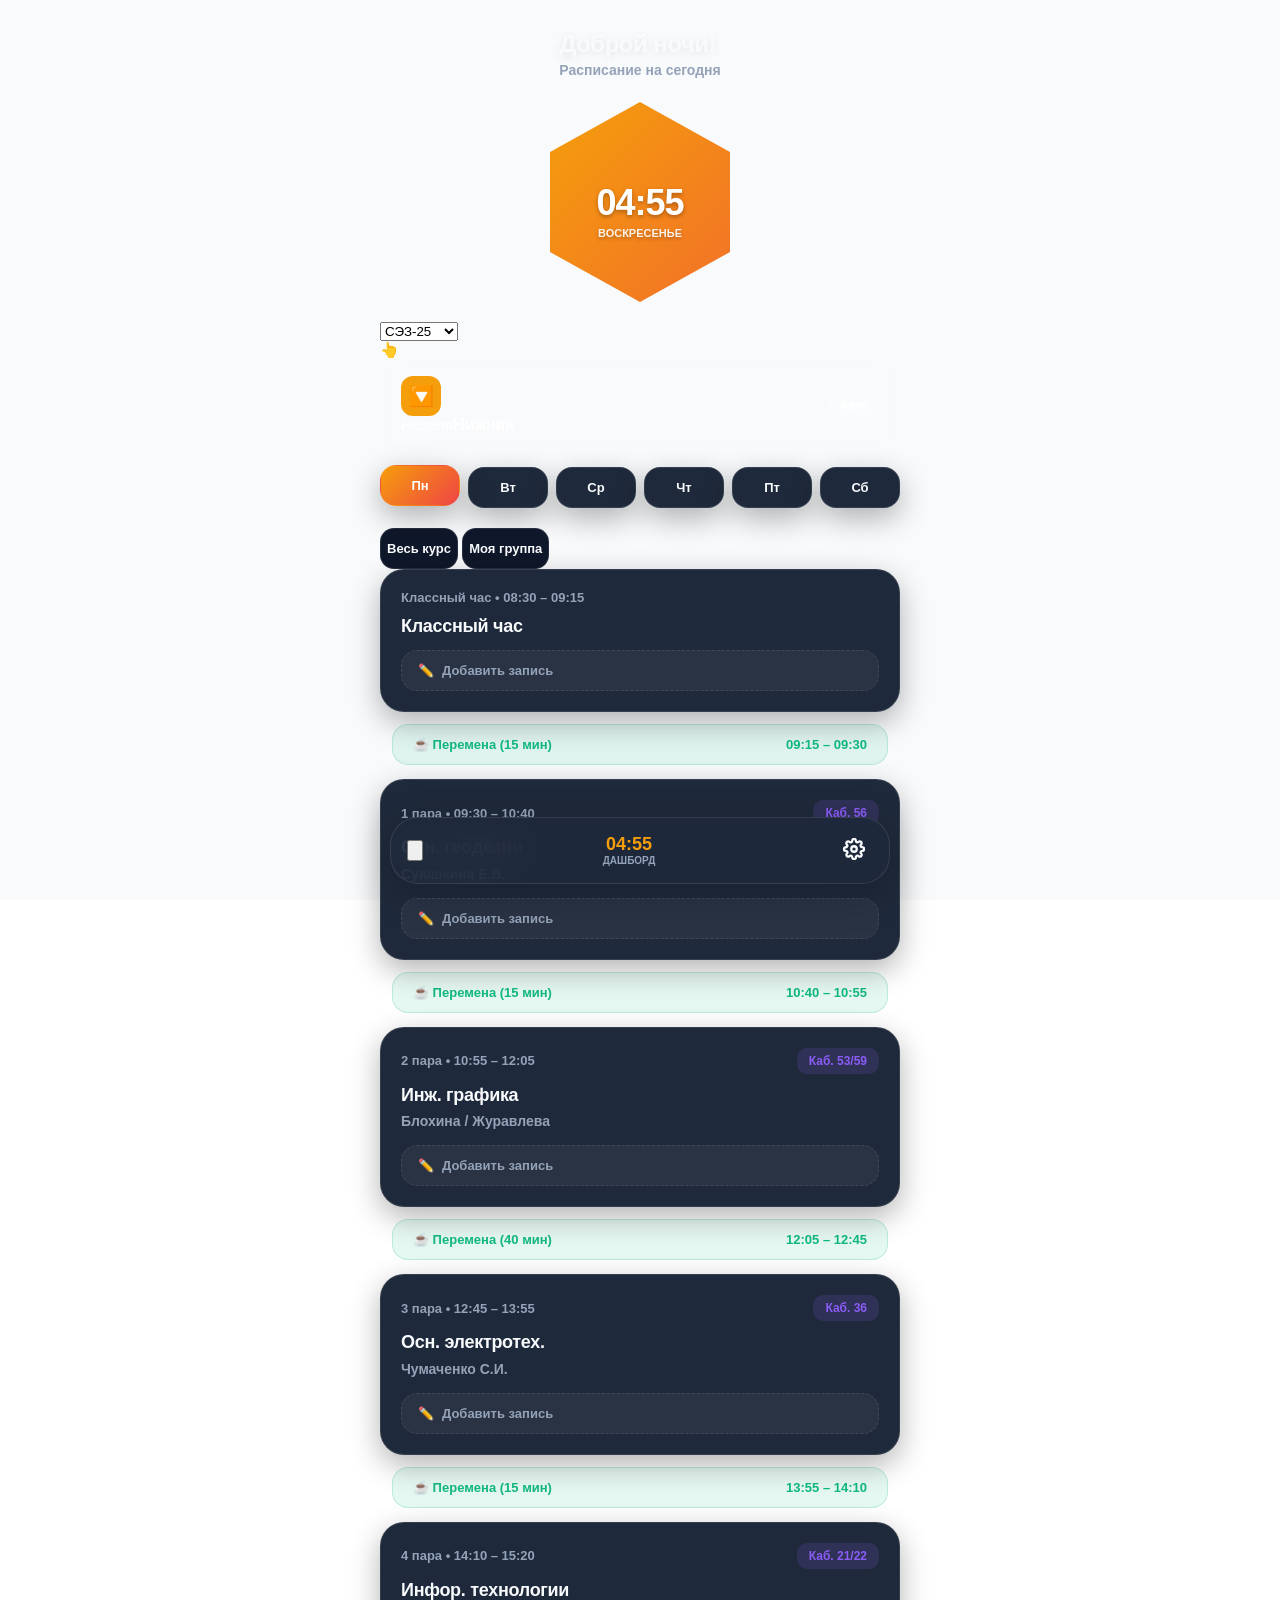
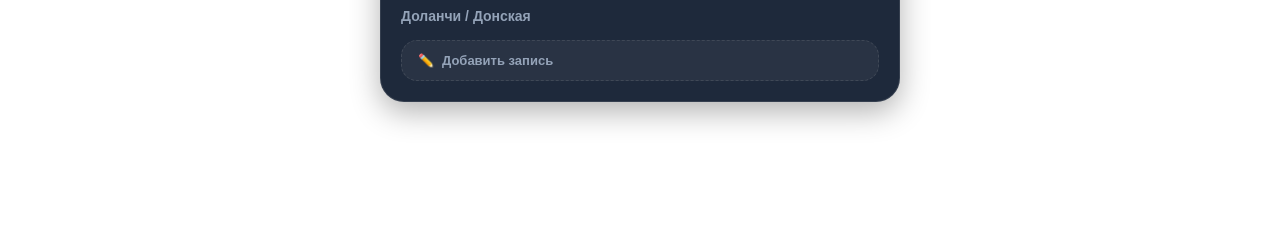
==== index.html @ 4a597fb3 "Update index.html" ====
<!DOCTYPE html>
<html lang="ru">
<head>
<meta charset="UTF-8">
<meta name="viewport" content="width=device-width, initial-scale=1.0, viewport-fit=cover">
<meta name="theme-color" content="#0f172a">
<meta name="apple-mobile-web-app-capable" content="yes">
<meta name="apple-mobile-web-app-status-bar-style" content="black-translucent">
<link rel="manifest" href="manifest.json">
<link rel="icon" type="image/svg+xml" href="icons/icon.svg">
<link rel="apple-touch-icon" href="icons/apple-touch-icon.png">
<link rel="stylesheet" href="css/style.css?v=4">
<title>Расписание КГСТ</title>
</head>
<body>

<div class="splash" id="splash">
  <div class="splash-inner">
    <div class="splash-logo-wrap"><div class="splash-glow"></div><div class="splash-logo">К</div></div>
    <div class="splash-title">КГСТ</div>
    <div class="splash-loader"><span></span><span></span><span></span></div>
  </div>
</div>

<div class="bg-layer" id="bgLayer"></div>

<div class="app" id="app">
  <header class="hero-section">
    <div class="hero-text">
      <div class="greeting" id="greetingText">Добрый день!</div>
      <div class="sub-greeting">Расписание на сегодня</div>
    </div>
    <div class="hex-container" id="hexTimerContainer">
      <div class="hex-bg" id="hexBg"></div>
      <div class="hex-content">
        <div class="hex-time" id="headerTime">--:--</div>
        <div class="hex-status" id="liveStatus">Загрузка...</div>
      </div>
    </div>
  </header>

  <div class="group-bar">
    <select id="groupSelect" aria-label="Выбор группы"></select>
    <div class="group-hint" id="groupHint">👆 Выбери свою группу</div>
  </div>

  <div class="week-banner" id="weekBanner" title="Нажми, чтобы переключить неделю вручную">
    <div class="week-info">
      <div class="week-icon" id="weekIcon">🔼</div>
      <div class="week-text-wrap"><span class="week-sub">Неделя</span><span class="week-main" id="weekLabel">Верхняя</span></div>
    </div>
    <span class="week-badge-pill" id="weekModePill">Авто</span>
  </div>

  <div class="days" id="daysBar"></div>

  <div class="view-toggle" id="viewToggle">
    <button class="seg-btn" data-view="course">Весь курс</button>
    <button class="seg-btn" data-view="group">Моя группа</button>
  </div>

  <div id="scheduleList"></div>
</div>

<div class="bottom-nav">
  <div class="nav-left">
    <button id="openDashboardBtn2" class="icon-btn" title="Дашборд">
      <svg viewBox="0 0 24 24" fill="none" stroke="currentColor" stroke-width="2.5" stroke-linecap="round" stroke-linejoin="round"><rect x="3" y="3" width="7" height="7"></rect><rect x="14" y="3" width="7" height="7"></rect><rect x="14" y="14" width="7" height="7"></rect><rect x="3" y="14" width="7" height="7"></rect></svg>
    </button>
  </div>
  <div class="nav-center" id="openDashboardBtn">
    <div class="nav-time" id="dashTimeBtn">---</div>
    <div class="nav-status">Дашборд</div>
  </div>
  <div class="nav-right">
    <button id="openSettingsBtn" class="icon-btn" title="Настройки">
      <svg viewBox="0 0 24 24" fill="none" stroke="currentColor" stroke-width="2.5" stroke-linecap="round" stroke-linejoin="round"><circle cx="12" cy="12" r="3"></circle><path d="M19.4 15a1.65 1.65 0 0 0 .33 1.82l.06.06a2 2 0 0 1 0 2.83 2 2 0 0 1-2.83 0l-.06-.06a1.65 1.65 0 0 0-1.82-.33 1.65 1.65 0 0 0-1 1.51V21a2 2 0 0 1-2 2 2 2 0 0 1-2-2v-.09A1.65 1.65 0 0 0 9 19.4a1.65 1.65 0 0 0-1.82.33l-.06.06a2 2 0 0 1-2.83 0 2 2 0 0 1 0-2.83l.06-.06a1.65 1.65 0 0 0 .33-1.82 1.65 1.65 0 0 0-1.51-1H3a2 2 0 0 1-2-2 2 2 0 0 1 2-2h.09A1.65 1.65 0 0 0 4.6 9a1.65 1.65 0 0 0-.33-1.82l-.06-.06a2 2 0 0 1 0-2.83 2 2 0 0 1 2.83 0l.06.06a1.65 1.65 0 0 0 1.82.33H9a1.65 1.65 0 0 0 1-1.51V3a2 2 0 0 1 2-2 2 2 0 0 1 2 2v.09a1.65 1.65 0 0 0 1 1.51 1.65 1.65 0 0 0 1.82-.33l.06-.06a2 2 0 0 1 2.83 0 2 2 0 0 1 0 2.83l-.06.06a1.65 1.65 0 0 0-.33 1.82V9a1.65 1.65 0 0 0 1.51 1H21a2 2 0 0 1 2 2 2 2 0 0 1-2 2h-.09a1.65 1.65 0 0 0-1.51 1z"></path></svg>
    </button>
  </div>
</div>

<dialog id="noteModal">
  <div class="modal-header"><div><div class="modal-title" id="modalTitle">Заметка</div><div class="modal-sub" id="modalSub"></div></div></div>
  <textarea id="noteInput" placeholder="Текст заметки..."></textarea>
  <div class="modal-actions">
    <button id="deleteNote" class="btn btn-danger">Удалить</button>
    <div style="display:flex; gap:8px; margin-left:auto;">
      <button id="closeModal" class="btn">Отмена</button>
      <button id="saveNote" class="btn btn-primary">Сохранить</button>
    </div>
  </div>
</dialog>

<dialog id="dashboardModal">
  <div class="modal-header"><div class="modal-title">📊 Дашборд</div><button id="closeDashboardBtn" class="btn" style="padding:6px 10px;">✕</button></div>
  <div class="dash-tabs">
    <button class="dash-tab active" data-tab="tab-hw">Записи</button>
    <button class="dash-tab" data-tab="tab-grades">Оценки</button>
  </div>
  <div id="tab-hw" class="dash-content active"><div id="hwList"></div></div>
  <div id="tab-grades" class="dash-content">
    <div class="dash-card" style="text-align:center;"><div style="font-size:12px;color:var(--muted);">Средний балл</div><div id="gpaValue" style="font-size:32px;font-weight:900;color:var(--accent,#8b5cf6);">0.00</div></div>
    <div class="add-grade-form">
      <input type="text" id="gradeSubject" class="text-input" placeholder="Предмет">
      <div style="display:flex; gap:6px;">
        <input type="number" id="gradeValue" class="text-input" placeholder="Оценка" min="2" max="5" style="width:80px;">
        <input type="text" id="gradeNote" class="text-input" placeholder="За что?">
        <button id="addGradeBtn" class="btn btn-primary">+</button>
      </div>
    </div>
    <div id="gradesList"></div>
  </div>
</dialog>

<dialog id="settingsModal">
  <div class="modal-header"><div class="modal-title">⚙️ Настройки</div><button id="closeSettingsBtn" class="btn">✕</button></div>

  <div class="setting-section">
    <span class="setting-label">📲 Приложение</span>
    <button id="installBtn" class="btn btn-primary install-btn">Установить на телефон</button>
    <div class="install-hint" id="installHint"></div>
  </div>

  <div class="setting-section">
    <span class="setting-label">Фон</span>
    <div class="bg-grid" id="bgGrid"></div>
    <div class="bg-actions">
      <label class="btn file-btn">🖼 Своя картинка<input type="file" id="bgFile" accept="image/*" hidden></label>
      <button id="resetBgBtn" class="btn">↺ Сброс</button>
    </div>
    <div class="picker-title">Свой цвет (как в Paint)</div>
    <div class="color-picker">
      <div class="sv-pad" id="svPad"><div class="sv-cursor" id="svCursor"></div></div>
      <div class="hue-slider" id="hueSlider"><div class="hue-thumb" id="hueThumb"></div></div>
      <div class="color-row">
        <div class="color-preview" id="colorPreview"></div>
        <input type="text" id="hexInput" class="text-input hex-input" maxlength="7" spellcheck="false">
        <button id="applyColorBtn" class="btn btn-primary">ОК</button>
      </div>
    </div>
  </div>

  <div class="setting-section">
    <span class="setting-label">Темы блоков</span>
    <div class="theme-grid" id="themeGrid"></div>
    <div class="setting-note">Цвет текста подберётся автоматически: тёмный блок → белый текст, светлый → чёрный.</div>
  </div>

  <div class="setting-section"><span class="setting-label">Прозрачность</span>
    <div class="segmented-control four" id="opacityControl">
      <button class="seg-btn" data-opacity="1">Плотные</button><button class="seg-btn" data-opacity="0.7">Средние</button><button class="seg-btn" data-opacity="0.4">Прозрачные</button><button class="seg-btn" data-opacity="0.2">Стекло</button>
    </div>
  </div>

  <div class="setting-section"><span class="setting-label">Размер текста</span>
    <div class="segmented-control" id="fontSizeControl">
      <button class="seg-btn" data-scale="0.9">Мелкий</button><button class="seg-btn" data-scale="1">Обычный</button><button class="seg-btn" data-scale="1.15">Крупный</button>
    </div>
  </div>
</dialog>

<script>
  setTimeout(function() {
    var splash = document.getElementById('splash');
    var app = document.getElementById('app');
    if (splash) splash.style.display = 'none';
    if (app) app.classList.add('loaded');
  }, 1500);
</script>
<script src="js/data.js?v=4"></script>
<script src="js/app.js?v=4"></script>
</body>
</html>
---- css/style.css ----
:root {
  /* Базовые цвета */
  --bg: #0f172a;
  --card: #1e293b;
  --text: #f8fafc;
  --muted: #94a3b8;
  --border: rgba(255, 255, 255, 0.1);
  
  /* Цвета статусов (будут меняться в JS) */
  --status-color-1: #8b5cf6; 
  --status-color-2: #d946ef; 
  
  --shadow: 0 10px 30px rgba(0, 0, 0, 0.3);
  --scale: 1;
  --bg-layer-bg: #0f172a;
  --bg-layer-image: none;
  --nav-bg: rgba(30, 41, 59, 0.85);
}

/* Светлая тема */
[data-theme="light"] {
  --bg: #f8fafc;
  --card: #ffffff;
  --text: #0f172a;
  --muted: #64748b;
  --border: rgba(0, 0, 0, 0.05);
  --shadow: 0 10px 30px rgba(0, 0, 0, 0.08);
  --bg-layer-bg: #f8fafc;
  --nav-bg: rgba(255, 255, 255, 0.9);
}

@media (prefers-color-scheme: light) {
  [data-theme="system"] {
    --bg: #f8fafc; --card: #ffffff; --text: #0f172a; --muted: #64748b;
    --border: rgba(0, 0, 0, 0.05); --shadow: 0 10px 30px rgba(0, 0, 0, 0.08);
    --bg-layer-bg: #f8fafc; --nav-bg: rgba(255, 255, 255, 0.9);
  }
}

/* БАЗА */
* { box-sizing: border-box; font-family: -apple-system, BlinkMacSystemFont, "Segoe UI", Roboto, sans-serif; -webkit-tap-highlight-color: transparent; }
body { background: transparent; color: var(--text); margin: 0; padding: 0 16px; display: flex; justify-content: center; font-size: calc(15px * var(--scale)); overflow-x: hidden; }
.bg-layer { position: fixed; inset: 0; z-index: -1; background-color: var(--bg-layer-bg); background-image: var(--bg-layer-image); background-size: cover; background-position: center; transition: background 0.5s ease; }
.bg-layer::after { content: ""; position: absolute; inset: 0; background: rgba(0,0,0,0.5); pointer-events: none; display: none; }
[data-theme="dark"] .bg-layer::after { display: block; }

/* ЗАСТАВКА */
.splash { position: fixed; inset: 0; z-index: 9999; display: flex; align-items: center; justify-content: center; background: #0f172a; transition: 0.6s ease; }
.splash.hidden { opacity: 0; transform: scale(1.1); visibility: hidden; }
.splash-inner { display: flex; flex-direction: column; align-items: center; }
.splash-logo-wrap { position: relative; width: 100px; height: 100px; margin-bottom: 20px; }
.splash-glow { position: absolute; inset: -20px; background: radial-gradient(circle, var(--status-color-1), transparent 70%); animation: pulse 2s infinite alternate; }
.splash-logo { position: relative; width: 100px; height: 100px; border-radius: 30px; background: linear-gradient(135deg, var(--status-color-1), var(--status-color-2)); display: flex; align-items: center; justify-content: center; font-size: 50px; font-weight: 900; color: #fff; }
.splash-title { font-size: 28px; font-weight: 900; color: #fff; }
@keyframes pulse { from { transform: scale(1); opacity: 0.5; } to { transform: scale(1.3); opacity: 1; } }

/* ПРИЛОЖЕНИЕ */
.app { width: 100%; max-width: 520px; opacity: 0; transform: translateY(20px); transition: 0.6s ease; padding-bottom: 100px; }
.app.loaded { opacity: 1; transform: none; }

/* ГЛАВНЫЙ ЭКРАН (Шапка с приветствием) */
.hero-section { display: flex; flex-direction: column; align-items: center; margin: 30px 0 20px; position: relative; }
.greeting { font-size: 24px; font-weight: 900; color: var(--text); letter-spacing: -0.5px; margin-bottom: 4px; text-shadow: 0 2px 10px rgba(0,0,0,0.1); }
.sub-greeting { font-size: 14px; color: var(--muted); font-weight: 600; margin-bottom: 24px; }

/* ШЕСТИУГОЛЬНИК */
.hex-container {
  position: relative;
  width: 180px;
  height: 200px;
  display: flex;
  align-items: center;
  justify-content: center;
  /* Форма шестиугольника */
  clip-path: polygon(50% 0%, 100% 25%, 100% 75%, 50% 100%, 0% 75%, 0% 25%);
  transition: all 0.5s ease;
  box-shadow: 0 20px 40px rgba(0,0,0,0.3);
}

/* Анимированный фон шестиугольника */
.hex-bg {
  position: absolute;
  inset: 0;
  background: linear-gradient(135deg, var(--status-color-1), var(--status-color-2));
  background-size: 200% 200%;
  animation: gradientMove 3s ease infinite;
  z-index: 1;
}

@keyframes gradientMove {
  0% { background-position: 0% 50%; }
  50% { background-position: 100% 50%; }
  100% { background-position: 0% 50%; }
}

.hex-content {
  position: relative;
  z-index: 2;
  display: flex;
  flex-direction: column;
  align-items: center;
  color: #fff;
  text-shadow: 0 2px 4px rgba(0,0,0,0.3);
  transform: translateY(10px); /* Чуть опускаем текст для визуального центра */
}

.hex-time { font-size: 36px; font-weight: 900; letter-spacing: -1px; line-height: 1; }
.hex-status { font-size: 11px; font-weight: 800; text-transform: uppercase; margin-top: 6px; opacity: 0.9; text-align: center; max-width: 120px; }

/* БАННЕР НЕДЕЛИ */
.week-banner { display: flex; justify-content: space-between; align-items: center; padding: 16px 20px; border-radius: 20px; margin-bottom: 16px; color: #fff; background: rgba(255,255,255,0.1); backdrop-filter: blur(10px); border: 1px solid rgba(255,255,255,0.1); }
[data-theme="light"] .week-banner { background: rgba(0,0,0,0.05); border-color: rgba(0,0,0,0.05); color: var(--text); }
.week-icon { font-size: 20px; background: var(--status-color-1); width: 40px; height: 40px; border-radius: 12px; display: flex; align-items: center; justify-content: center; }
.week-main { font-size: 16px; font-weight: 800; }
.week-badge-pill { background: rgba(255, 255, 255, 0.2); padding: 6px 12px; border-radius: 99px; font-size: 11px; font-weight: 800; }
[data-theme="light"] .week-badge-pill { background: rgba(0,0,0,0.1); }

/* ДНИ НЕДЕЛИ */
.days { display: grid; grid-template-columns: repeat(6, 1fr); gap: 8px; margin-bottom: 20px; }
.day-btn { background: var(--card); color: var(--text); border: 1px solid var(--border); border-radius: 16px; padding: 12px 4px; font-weight: 800; font-size: 13px; cursor: pointer; transition: 0.2s; box-shadow: var(--shadow); }
.day-btn.active { background: linear-gradient(135deg, var(--status-color-1), var(--status-color-2)); color: #fff; border-color: transparent; transform: translateY(-2px); }

/* КАРТОЧКИ ПАР */
@keyframes slideUp { from { opacity: 0; transform: translateY(20px); } to { opacity: 1; transform: translateY(0); } }
.card { background: var(--card); border: 1px solid var(--border); border-radius: 24px; padding: 20px; margin-bottom: 12px; box-shadow: var(--shadow); cursor: pointer; position: relative; animation: slideUp 0.4s backwards; animation-delay: var(--delay, 0s); transition: 0.2s; }
.card:active { transform: scale(0.97); }
.card.current { border-color: var(--status-color-1); box-shadow: 0 0 0 2px var(--status-color-1), var(--shadow); transform: translateY(-2px); }

/* ЛЕНТОЧКА СЛЕВА ДЛЯ ТЕКУЩЕЙ ПАРЫ */
.card.current::before { content: ''; position: absolute; top: 0; left: 0; width: 6px; height: 100%; background: linear-gradient(to bottom, var(--status-color-1), var(--status-color-2)); border-radius: 24px 0 0 24px; }

.card-top { display: flex; justify-content: space-between; align-items: center; font-size: 13px; font-weight: 700; color: var(--muted); margin-bottom: 10px; }
.room-badge { background: rgba(139, 92, 246, 0.15); color: #8b5cf6; padding: 6px 12px; border-radius: 10px; font-weight: 800; font-size: 12px; }
[data-theme="light"] .room-badge { background: rgba(139, 92, 246, 0.1); }

.subject { font-weight: 900; font-size: 18px; line-height: 1.3; margin-bottom: 6px; letter-spacing: -0.3px; }
.teacher { font-size: 14px; color: var(--muted); margin-bottom: 16px; font-weight: 600; }

.note-box { display: flex; align-items: center; gap: 8px; padding: 12px 16px; border-radius: 16px; font-size: 13px; background: rgba(150, 150, 150, 0.1); color: var(--muted); border: 1px dashed var(--border); font-weight: 600; }
.note-box.has-note { background: rgba(139, 92, 246, 0.15); color: #8b5cf6; border: 1px solid #8b5cf6; }

.break-card { display: flex; align-items: center; justify-content: space-between; background: rgba(16, 185, 129, 0.1); border: 1px solid rgba(16, 185, 129, 0.2); border-radius: 16px; padding: 12px 20px; margin: 8px 12px 14px; font-size: 13px; color: #10b981; font-weight: 700; animation: slideUp 0.4s backwards; animation-delay: var(--delay, 0s); }

/* НИЖНЯЯ НАВИГАЦИЯ (Яркая) */
.bottom-nav { position: fixed; bottom: 16px; left: 50%; transform: translateX(-50%); width: calc(100% - 32px); max-width: 500px; background: var(--nav-bg); backdrop-filter: blur(24px); border: 1px solid var(--border); border-radius: 28px; display: flex; justify-content: space-between; align-items: center; padding: 12px 16px; box-shadow: 0 10px 40px rgba(0, 0, 0, 0.2); z-index: 1000; }
.nav-left select { background: var(--card); color: var(--text); border: 1px solid var(--border); padding: 10px 14px; border-radius: 14px; font-size: 14px; font-weight: 900; outline: none; -webkit-appearance: none; }
.nav-center { display: flex; flex-direction: column; align-items: center; flex: 1; cursor: pointer; }
.nav-time { font-size: 18px; font-weight: 900; color: var(--status-color-1); line-height: 1; }
.nav-status { font-size: 10px; font-weight: 800; color: var(--muted); text-transform: uppercase; margin-top: 2px; }
.nav-right { display: flex; gap: 4px; }
.nav-right .icon-btn { padding: 8px; background: transparent; border: none; color: var(--text); }
.nav-right svg { width: 22px; height: 22px; }

/* МОДАЛКИ */
dialog { background: var(--card); color: var(--text); border: 1px solid var(--border); border-radius: 28px; padding: 24px; width: 90%; max-width: 420px; max-height: 85vh; box-shadow: var(--shadow); opacity: 0; transform: translateY(20px) scale(0.95); transition: 0.3s; }
dialog.is-open { opacity: 1; transform: none; }
dialog::backdrop { background: rgba(0, 0, 0, 0.6); backdrop-filter: blur(5px); }
.modal-header { display: flex; justify-content: space-between; align-items: center; margin-bottom: 20px; }
.modal-title { font-size: 20px; font-weight: 900; }
textarea, .text-input { width: 100%; padding: 14px; border-radius: 16px; border: 1px solid var(--border); background: var(--bg); color: var(--text); font-size: 14px; outline: none; }
textarea { height: 100px; margin: 10px 0; resize: none; }
.btn { padding: 12px 18px; border-radius: 14px; font-weight: 900; font-size: 14px; cursor: pointer; border: none; background: var(--bg); color: var(--text); }
.btn-primary { background: linear-gradient(135deg, var(--status-color-1), var(--status-color-2)); color: #fff; }
.btn-danger { background: #ef4444; color: #fff; }
.dash-tabs { display: flex; gap: 6px; margin-bottom: 20px; background: var(--bg); padding: 6px; border-radius: 16px; }
.dash-tab { flex: 1; padding: 10px; border: none; background: transparent; color: var(--muted); font-weight: 800; font-size: 14px; cursor: pointer; border-radius: 12px; }
.dash-tab.active { background: var(--card); color: var(--status-color-1); box-shadow: var(--shadow); }
.dash-content { display: none; }
.dash-content.active { display: block; }
.hw-item { background: var(--bg); border: 1px solid var(--border); padding: 16px; border-radius: 16px; font-size: 14px; margin-bottom: 10px; font-weight: 500; }
.hw-item-title { font-weight: 900; color: var(--status-color-1); margin-bottom: 6px; }
.add-grade-form { display: flex; flex-direction: column; gap: 10px; background: var(--bg); padding: 16px; border-radius: 16px; }
.grade-item { display: flex; justify-content: space-between; align-items: center; background: var(--bg); padding: 14px; border-radius: 16px; margin-bottom: 10px; }
.grade-val { font-size: 18px; font-weight: 900; width: 36px; height: 36px; display: flex; align-items: center; justify-content: center; border-radius: 10px; color: #fff; }
.grade-val.g5 { background: #10b981; } .grade-val.g4 { background: #3b82f6; } .grade-val.g3 { background: #f59e0b; } .grade-val.g2 { background: #ef4444; }
.grade-info { flex: 1; margin-left: 14px; }
.grade-subj { font-weight: 900; font-size: 14px; }
.grade-note { font-size: 12px; color: var(--muted); }
.setting-section { padding: 16px 0; border-bottom: 1px solid var(--border); }
.setting-section:last-of-type { border-bottom: none; }
.setting-label { font-weight: 900; font-size: 15px; margin-bottom: 12px; display: block; }
.segmented-control { display: grid; grid-template-columns: repeat(3, 1fr); gap: 8px; }
.segmented-control.four { grid-template-columns: repeat(4, 1fr); }
.seg-btn { padding: 12px 6px; border-radius: 14px; border: 1px solid var(--border); background: var(--bg); color: var(--text); font-size: 13px; font-weight: 800; cursor: pointer; }
.seg-btn.active { background: var(--status-color-1); color: #fff; border-color: transparent; }
.bg-grid { display: grid; grid-template-columns: repeat(auto-fill, minmax(90px, 1fr)); gap: 10px; }
.bg-option { height: 64px; border-radius: 14px; border: 2px solid transparent; cursor: pointer; display: flex; align-items: flex-end; padding: 8px; font-size: 12px; font-weight: 800; color: #fff; background-size: cover; background-position: center; }
.bg-option.active { border-color: var(--status-color-1); }
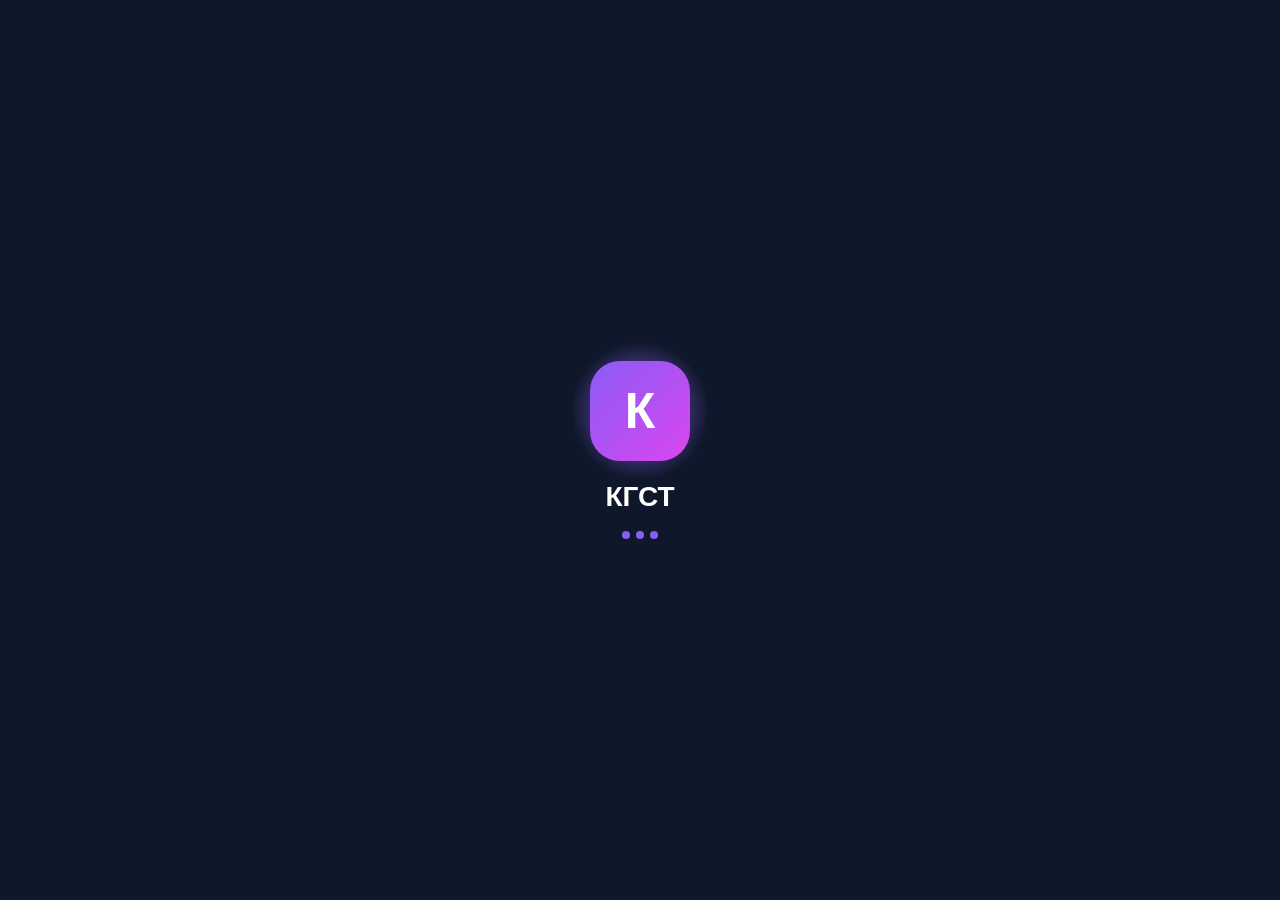
==== commit a91d105d: "Update index.html" ====
--- a/index.html
+++ b/index.html
@@ -9,7 +9,7 @@
 <link rel="manifest" href="manifest.json">
 <link rel="icon" type="image/svg+xml" href="icons/icon.svg">
 <link rel="apple-touch-icon" href="icons/apple-touch-icon.png">
-<link rel="stylesheet" href="css/style.css?v=4">
+<link rel="stylesheet" href="css/style.css">
 <title>Расписание КГСТ</title>
 </head>
 <body>
@@ -122,6 +122,20 @@
   </div>
 
   <div class="setting-section">
+    <span class="setting-label">🛠 Инструменты</span>
+    <button id="openEditorBtn" class="btn install-btn">✏️ Редактор расписания</button>
+  </div>
+
+  <div class="setting-section">
+    <span class="setting-label">💾 Данные</span>
+    <div class="bg-actions">
+      <button id="exportBtn" class="btn" style="flex:1;">Скачать копию</button>
+      <label class="btn file-btn">Восстановить<input type="file" id="importFile" accept="application/json,.json" hidden></label>
+    </div>
+    <div class="setting-note">Заметки, оценки и настройки хранятся в браузере и переживают обновления. Копия — файл на всякий случай.</div>
+  </div>
+
+  <div class="setting-section">
     <span class="setting-label">Фон</span>
     <div class="bg-grid" id="bgGrid"></div>
     <div class="bg-actions">
@@ -159,15 +173,55 @@
   </div>
 </dialog>
 
+<dialog id="editorModal">
+  <div class="modal-header"><div class="modal-title">✏️ Редактор</div><button id="closeEditorBtn" class="btn">✕</button></div>
+  <div class="setting-section">
+    <span class="setting-label">Группы в списке</span>
+    <div id="editorGroups" class="editor-groups"></div>
+    <div class="editor-add">
+      <input type="text" id="newGroupName" class="text-input" placeholder="Своя группа, напр. ИСП-26">
+      <button id="addGroupBtn" class="btn btn-primary">+</button>
+    </div>
+  </div>
+  <div class="setting-section">
+    <span class="setting-label" id="editorDayTitle">Пары</span>
+    <div id="editorRows"></div>
+    <div class="editor-actions">
+      <button id="addRowBtn" class="btn">+ Пара</button>
+      <button id="resetDayBtn" class="btn btn-danger">Сбросить день</button>
+      <button id="saveDayBtn" class="btn btn-primary">Сохранить</button>
+    </div>
+  </div>
+</dialog>
+
+<div id="toast" class="toast"></div>
+
 <script>
-  setTimeout(function() {
+  setTimeout(function () {
     var splash = document.getElementById('splash');
     var app = document.getElementById('app');
     if (splash) splash.style.display = 'none';
     if (app) app.classList.add('loaded');
   }, 1500);
+
+  if ('serviceWorker' in navigator) {
+    window.addEventListener('load', function () {
+      var hadController = !!navigator.serviceWorker.controller;
+      navigator.serviceWorker.register('sw.js').then(function (reg) {
+        reg.update();
+        setInterval(function () { reg.update(); }, 30 * 60 * 1000);
+        document.addEventListener('visibilitychange', function () { if (!document.hidden) reg.update(); });
+      }).catch(function () {});
+      if (hadController) {
+        var refreshing = false;
+        navigator.serviceWorker.addEventListener('controllerchange', function () {
+          if (refreshing) return; refreshing = true; location.reload();
+        });
+      }
+    });
+  }
 </script>
-<script src="js/data.js?v=4"></script>
-<script src="js/app.js?v=4"></script>
+<script src="js/data.js"></script>
+<script src="js/app.js"></script>
 </body>
 </html>
--- a/css/style.css
+++ b/css/style.css
@@ -1,188 +1,179 @@
 :root {
-  /* Базовые цвета */
-  --bg: #0f172a;
-  --card: #1e293b;
-  --text: #f8fafc;
-  --muted: #94a3b8;
-  --border: rgba(255, 255, 255, 0.1);
-  
-  /* Цвета статусов (будут меняться в JS) */
-  --status-color-1: #8b5cf6; 
-  --status-color-2: #d946ef; 
-  
-  --shadow: 0 10px 30px rgba(0, 0, 0, 0.3);
-  --scale: 1;
-  --bg-layer-bg: #0f172a;
-  --bg-layer-image: none;
-  --nav-bg: rgba(30, 41, 59, 0.85);
+  --bg:#0f172a; --card:#1e293b; --text:#f8fafc; --muted:#94a3b8; --border:rgba(255,255,255,0.1);
+  --status-color-1:#8b5cf6; --status-color-2:#d946ef; --accent:#8b5cf6;
+  --shadow:0 10px 30px rgba(0,0,0,0.3); --scale:1;
+  --bg-layer-bg:#0f172a; --bg-layer-image:none; --nav-bg:rgba(30,41,59,0.85);
+  --card-rgb:30,41,59; --break-rgb:18,53,36; --card-alpha:1;
+  --card-text:#f8fafc; --card-muted:rgba(248,250,252,.62); --break-text:#f8fafc;
+  --hue-color:#f00;
+}
+[data-theme="light"] { --bg:#f8fafc; --card:#ffffff; --text:#0f172a; --muted:#64748b; --border:rgba(0,0,0,0.08); --shadow:0 10px 30px rgba(0,0,0,0.08); --nav-bg:rgba(255,255,255,0.9); }
+@media (prefers-color-scheme: light) {
+  :root:not([data-theme]) { --bg:#f8fafc; --card:#ffffff; --text:#0f172a; --muted:#64748b; --border:rgba(0,0,0,0.08); --shadow:0 10px 30px rgba(0,0,0,0.08); --nav-bg:rgba(255,255,255,0.9); }
 }
 
-/* Светлая тема */
-[data-theme="light"] {
-  --bg: #f8fafc;
-  --card: #ffffff;
-  --text: #0f172a;
-  --muted: #64748b;
-  --border: rgba(0, 0, 0, 0.05);
-  --shadow: 0 10px 30px rgba(0, 0, 0, 0.08);
-  --bg-layer-bg: #f8fafc;
-  --nav-bg: rgba(255, 255, 255, 0.9);
+* { box-sizing:border-box; font-family:-apple-system,BlinkMacSystemFont,"Segoe UI",Roboto,sans-serif; -webkit-tap-highlight-color:transparent; }
+body { background:transparent; color:var(--text); margin:0; padding:0 16px; display:flex; justify-content:center; font-size:calc(15px * var(--scale)); overflow-x:hidden; }
+.bg-layer { position:fixed; inset:0; z-index:-1; background-color:var(--bg-layer-bg); background-image:var(--bg-layer-image); background-size:cover; background-position:center; transition:background 0.5s ease; }
+.bg-layer::after { content:""; position:absolute; inset:0; background:rgba(0,0,0,0.35); pointer-events:none; }
+body.bg-raw .bg-layer::after { display:none; }
+
+.splash { position:fixed; inset:0; z-index:9999; display:flex; align-items:center; justify-content:center; background:#0f172a; transition:0.6s ease; }
+.splash.hidden { opacity:0; transform:scale(1.1); visibility:hidden; }
+.splash-inner { display:flex; flex-direction:column; align-items:center; }
+.splash-logo-wrap { position:relative; width:100px; height:100px; margin-bottom:20px; }
+.splash-glow { position:absolute; inset:-20px; background:radial-gradient(circle,var(--status-color-1),transparent 70%); animation:pulse 2s infinite alternate; }
+.splash-logo { position:relative; width:100px; height:100px; border-radius:30px; background:linear-gradient(135deg,var(--status-color-1),var(--status-color-2)); display:flex; align-items:center; justify-content:center; font-size:50px; font-weight:900; color:#fff; }
+.splash-title { font-size:28px; font-weight:900; color:#fff; }
+.splash-loader { display:flex; gap:6px; margin-top:18px; }
+.splash-loader span { width:8px; height:8px; border-radius:50%; background:var(--status-color-1); animation:pulse 1s infinite alternate; }
+.splash-loader span:nth-child(2) { animation-delay:.2s; } .splash-loader span:nth-child(3) { animation-delay:.4s; }
+@keyframes pulse { from { transform:scale(0.8); opacity:0.5; } to { transform:scale(1.2); opacity:1; } }
+
+.app { width:100%; max-width:520px; opacity:0; transform:translateY(20px); transition:0.6s ease; padding-bottom:100px; }
+.app.loaded { opacity:1; transform:none; }
+
+.hero-section { display:flex; flex-direction:column; align-items:center; margin:30px 0 16px; text-align:center; }
+.greeting { font-size:24px; font-weight:900; letter-spacing:-0.5px; margin-bottom:4px; }
+.sub-greeting { font-size:14px; color:var(--muted); font-weight:600; margin-bottom:20px; }
+.hex-container { position:relative; width:180px; height:200px; display:flex; align-items:center; justify-content:center; clip-path:polygon(50% 0%,100% 25%,100% 75%,50% 100%,0% 75%,0% 25%); }
+.hex-bg { position:absolute; inset:0; background:linear-gradient(135deg,var(--status-color-1),var(--status-color-2)); background-size:200% 200%; animation:gradientMove 3s ease infinite; z-index:1; }
+@keyframes gradientMove { 0%{background-position:0% 50%;} 50%{background-position:100% 50%;} 100%{background-position:0% 50%;} }
+.hex-content { position:relative; z-index:2; display:flex; flex-direction:column; align-items:center; color:#fff; text-shadow:0 2px 4px rgba(0,0,0,0.3); transform:translateY(8px); }
+.hex-time { font-size:34px; font-weight:900; letter-spacing:-1px; line-height:1; }
+.hex-status { font-size:11px; font-weight:800; text-transform:uppercase; margin-top:6px; opacity:.9; text-align:center; max-width:120px; }
+
+.group-bar { display:flex; flex-direction:column; align-items:center; gap:8px; margin:0 0 16px; }
+.group-bar select { background:var(--card); color:var(--text); border:1px solid var(--border); padding:12px 42px 12px 20px; border-radius:16px; font-size:15px; font-weight:900; outline:none; -webkit-appearance:none; appearance:none; box-shadow:var(--shadow); min-width:230px; cursor:pointer;
+  background-image:url("data:image/svg+xml,%3Csvg xmlns='http://www.w3.org/2000/svg' width='14' height='14' viewBox='0 0 24 24' fill='none' stroke='%2394a3b8' stroke-width='3' stroke-linecap='round'%3E%3Cpath d='M6 9l6 6 6-6'/%3E%3C/svg%3E"); background-repeat:no-repeat; background-position:right 14px center; }
+.group-hint { font-size:13px; font-weight:800; color:var(--status-color-1); animation:bounce 1.2s infinite; }
+.group-hint.hidden { display:none; }
+@keyframes bounce { 0%,100%{transform:translateY(0);} 50%{transform:translateY(-5px);} }
+.empty-state { text-align:center; padding:36px 20px; }
+.empty-state .arrow { font-size:34px; display:block; margin-bottom:10px; animation:bounce 1.2s infinite; }
+
+.week-banner { display:flex; justify-content:space-between; align-items:center; padding:16px 20px; border-radius:20px; margin-bottom:16px; color:var(--text); background:rgba(150,150,150,0.12); backdrop-filter:blur(10px); border:1px solid var(--border); cursor:pointer; user-select:none; }
+.week-info { display:flex; align-items:center; gap:12px; }
+.week-icon { font-size:20px; background:var(--status-color-1); width:40px; height:40px; border-radius:12px; display:flex; align-items:center; justify-content:center; }
+.week-banner.bottom-week .week-icon { background:var(--status-color-2); }
+.week-text-wrap { display:flex; flex-direction:column; }
+.week-sub { font-size:11px; color:var(--muted); font-weight:700; text-transform:uppercase; }
+.week-main { font-size:16px; font-weight:800; }
+.week-badge-pill { background:rgba(150,150,150,0.2); padding:6px 12px; border-radius:99px; font-size:11px; font-weight:800; }
+
+.days { display:grid; grid-template-columns:repeat(6,1fr); gap:8px; margin-bottom:16px; }
+.day-btn { background:var(--card); color:var(--text); border:1px solid var(--border); border-radius:16px; padding:12px 4px; font-weight:800; font-size:13px; cursor:pointer; transition:0.2s; box-shadow:var(--shadow); }
+.day-btn.active { background:linear-gradient(135deg,var(--status-color-1),var(--status-color-2)); color:#fff; border-color:transparent; transform:translateY(-2px); }
+
+.view-toggle { display:none; gap:8px; margin-bottom:16px; }
+.view-toggle .seg-btn { flex:1; }
+
+@keyframes slideUp { from{opacity:0;transform:translateY(20px);} to{opacity:1;transform:translateY(0);} }
+.card { background:rgba(var(--card-rgb),var(--card-alpha)); color:var(--card-text); backdrop-filter:blur(12px); border:1px solid var(--border); border-radius:24px; padding:20px; margin-bottom:12px; box-shadow:var(--shadow); cursor:pointer; position:relative; animation:slideUp 0.4s backwards; animation-delay:var(--delay,0s); transition:0.2s; }
+.card:active { transform:scale(0.97); }
+.card.current { border-color:var(--status-color-1); box-shadow:0 0 0 2px var(--status-color-1),var(--shadow); transform:translateY(-2px); }
+.card.current::before { content:''; position:absolute; top:0; left:0; width:6px; height:100%; background:linear-gradient(to bottom,var(--status-color-1),var(--status-color-2)); border-radius:24px 0 0 24px; }
+.card-top { display:flex; justify-content:space-between; align-items:center; font-size:13px; font-weight:700; color:var(--card-muted); margin-bottom:10px; }
+.room-badge { background:rgba(139,92,246,0.18); color:#8b5cf6; padding:6px 12px; border-radius:10px; font-weight:800; font-size:12px; }
+.subject { font-weight:900; font-size:18px; line-height:1.3; margin-bottom:6px; letter-spacing:-0.3px; }
+.teacher { font-size:14px; color:var(--card-muted); margin-bottom:16px; font-weight:600; }
+.live-pill { display:inline-flex; align-items:center; gap:5px; margin-left:8px; padding:2px 8px; border-radius:99px; background:linear-gradient(135deg,var(--status-color-1),var(--status-color-2)); color:#fff; font-size:10px; font-weight:800; }
+.live-dot { width:6px; height:6px; border-radius:50%; background:#fff; animation:pulse 1s infinite alternate; }
+.note-box { display:flex; align-items:center; gap:8px; padding:12px 16px; border-radius:16px; font-size:13px; background:rgba(150,150,150,0.12); color:var(--card-muted); border:1px dashed rgba(150,150,150,0.4); font-weight:600; }
+.note-box.has-note { background:rgba(139,92,246,0.15); color:#8b5cf6; border:1px solid #8b5cf6; }
+.break-card { display:flex; align-items:center; justify-content:space-between; background:rgba(var(--break-rgb),var(--card-alpha)); color:var(--break-text); backdrop-filter:blur(12px); border:1px solid rgba(var(--break-rgb),0.5); border-radius:16px; padding:12px 20px; margin:8px 12px 14px; font-size:13px; font-weight:700; animation:slideUp 0.4s backwards; animation-delay:var(--delay,0s); }
+
+/* Сетка курса (ПК) */
+.course-grid { display:grid; grid-template-columns:64px repeat(var(--cols,5),minmax(0,1fr)); gap:8px; }
+.cg-time { font-size:11px; font-weight:800; color:var(--muted); display:flex; flex-direction:column; justify-content:center; gap:3px; text-align:center; }
+.cg-head { background:var(--card); border:1px solid var(--border); border-radius:14px; padding:10px 6px; text-align:center; font-weight:900; font-size:13px; color:var(--text); }
+.cg-head.sel { background:linear-gradient(135deg,var(--status-color-1),var(--status-color-2)); color:#fff; border-color:transparent; }
+.cg-cell { background:rgba(var(--card-rgb),var(--card-alpha)); color:var(--card-text); backdrop-filter:blur(10px); border:1px solid var(--border); border-radius:14px; padding:10px; cursor:pointer; min-height:64px; transition:0.2s; animation:slideUp 0.3s backwards; }
+.cg-cell:active { transform:scale(0.97); }
+.cg-cell .s { font-weight:800; font-size:12.5px; line-height:1.25; }
+.cg-cell .t { font-size:11px; color:var(--card-muted); margin-top:3px; font-weight:600; }
+.cg-cell .r { display:inline-block; margin-top:5px; font-size:10px; font-weight:800; background:rgba(139,92,246,0.18); color:#8b5cf6; padding:2px 7px; border-radius:7px; }
+.cg-cell .n { font-size:10px; margin-top:4px; color:#8b5cf6; font-weight:700; }
+.cg-cell.empty { opacity:.4; cursor:default; display:flex; align-items:center; justify-content:center; }
+.cg-cell.current { border-color:var(--status-color-1); box-shadow:0 0 0 2px var(--status-color-1); }
+
+.bottom-nav { position:fixed; bottom:16px; left:50%; transform:translateX(-50%); width:calc(100% - 32px); max-width:500px; background:var(--nav-bg); backdrop-filter:blur(24px); border:1px solid var(--border); border-radius:28px; display:flex; justify-content:space-between; align-items:center; padding:12px 16px; box-shadow:0 10px 40px rgba(0,0,0,0.2); z-index:1000; }
+.nav-center { display:flex; flex-direction:column; align-items:center; flex:1; cursor:pointer; }
+.nav-time { font-size:18px; font-weight:900; color:var(--status-color-1); line-height:1; }
+.nav-status { font-size:10px; font-weight:800; color:var(--muted); text-transform:uppercase; margin-top:2px; }
+.nav-left,.nav-right { display:flex; gap:4px; }
+.icon-btn { padding:8px; background:transparent; border:none; color:var(--text); cursor:pointer; }
+.icon-btn svg { width:22px; height:22px; }
+
+dialog { background:var(--card); color:var(--text); border:1px solid var(--border); border-radius:28px; padding:24px; width:90%; max-width:440px; max-height:85vh; overflow-y:auto; box-shadow:var(--shadow); opacity:0; transform:translateY(20px) scale(0.95); transition:0.3s; }
+dialog.is-open { opacity:1; transform:none; }
+dialog::backdrop { background:rgba(0,0,0,0.6); backdrop-filter:blur(5px); }
+.modal-header { display:flex; justify-content:space-between; align-items:center; margin-bottom:16px; }
+.modal-title { font-size:20px; font-weight:900; }
+.modal-sub { font-size:12px; color:var(--muted); font-weight:600; margin-top:2px; }
+.modal-actions { display:flex; align-items:center; gap:8px; }
+textarea,.text-input { width:100%; padding:14px; border-radius:16px; border:1px solid var(--border); background:var(--bg); color:var(--text); font-size:14px; outline:none; }
+textarea { height:100px; margin:10px 0; resize:none; }
+.btn { padding:12px 18px; border-radius:14px; font-weight:900; font-size:14px; cursor:pointer; border:none; background:var(--bg); color:var(--text); }
+.btn:disabled { opacity:.6; cursor:default; }
+.btn-primary { background:linear-gradient(135deg,var(--status-color-1),var(--status-color-2)); color:#fff; }
+.btn-danger { background:#ef4444; color:#fff; }
+.dash-tabs { display:flex; gap:6px; margin-bottom:20px; background:var(--bg); padding:6px; border-radius:16px; }
+.dash-tab { flex:1; padding:10px; border:none; background:transparent; color:var(--muted); font-weight:800; font-size:14px; cursor:pointer; border-radius:12px; }
+.dash-tab.active { background:var(--card); color:var(--status-color-1); box-shadow:var(--shadow); }
+.dash-content { display:none; } .dash-content.active { display:block; }
+.dash-card { background:var(--bg); border:1px solid var(--border); border-radius:16px; padding:16px; margin-bottom:12px; }
+.hw-item { background:var(--bg); border:1px solid var(--border); padding:16px; border-radius:16px; font-size:14px; margin-bottom:10px; }
+.hw-item-title { font-weight:900; color:var(--status-color-1); margin-bottom:6px; }
+.add-grade-form { display:flex; flex-direction:column; gap:10px; background:var(--bg); padding:16px; border-radius:16px; margin-bottom:12px; }
+.grade-item { display:flex; justify-content:space-between; align-items:center; background:var(--bg); padding:14px; border-radius:16px; margin-bottom:10px; }
+.grade-val { font-size:18px; font-weight:900; width:36px; height:36px; display:flex; align-items:center; justify-content:center; border-radius:10px; color:#fff; flex:none; }
+.grade-val.g5{background:#10b981;} .grade-val.g4{background:#3b82f6;} .grade-val.g3{background:#f59e0b;} .grade-val.g2{background:#ef4444;}
+.grade-info { flex:1; margin-left:14px; }
+.grade-subj { font-weight:900; font-size:14px; }
+.grade-note { font-size:12px; color:var(--muted); }
+
+.setting-section { padding:16px 0; border-bottom:1px solid var(--border); }
+.setting-section:last-of-type { border-bottom:none; }
+.setting-label { font-weight:900; font-size:15px; margin-bottom:12px; display:block; }
+.setting-note { font-size:11px; color:var(--muted); margin-top:8px; line-height:1.5; }
+.segmented-control { display:grid; grid-template-columns:repeat(3,1fr); gap:8px; }
+.segmented-control.four { grid-template-columns:repeat(4,1fr); }
+.seg-btn { padding:12px 6px; border-radius:14px; border:1px solid var(--border); background:var(--bg); color:var(--text); font-size:13px; font-weight:800; cursor:pointer; }
+.seg-btn.active { background:var(--status-color-1); color:#fff; border-color:transparent; }
+.bg-grid { display:grid; grid-template-columns:repeat(auto-fill,minmax(90px,1fr)); gap:10px; }
+.bg-option { height:64px; border-radius:14px; border:2px solid transparent; cursor:pointer; display:flex; align-items:flex-end; padding:8px; font-size:12px; font-weight:800; color:#fff; background-size:cover; background-position:center; text-shadow:0 1px 4px rgba(0,0,0,.6); }
+.bg-option.active { border-color:var(--status-color-1); }
+.bg-actions { display:flex; gap:8px; margin-top:10px; }
+.file-btn { flex:1; text-align:center; }
+.picker-title { font-size:13px; font-weight:800; color:var(--muted); margin-top:14px; }
+.color-picker { margin-top:10px; display:flex; flex-direction:column; gap:10px; }
+.sv-pad { position:relative; height:170px; border-radius:14px; cursor:crosshair; touch-action:none; border:1px solid var(--border);
+  background:linear-gradient(to top,#000,rgba(0,0,0,0)),linear-gradient(to right,#fff,var(--hue-color)); }
+.sv-cursor { position:absolute; width:18px; height:18px; border:3px solid #fff; border-radius:50%; box-shadow:0 0 0 1px rgba(0,0,0,.5),0 2px 6px rgba(0,0,0,.5); transform:translate(-50%,-50%); pointer-events:none; }
+.hue-slider { position:relative; height:16px; border-radius:8px; cursor:pointer; touch-action:none; border:1px solid var(--border);
+  background:linear-gradient(to right,#f00 0%,#ff0 17%,#0f0 33%,#0ff 50%,#00f 67%,#f0f 83%,#f00 100%); }
+.hue-thumb { position:absolute; top:50%; width:20px; height:20px; border:3px solid #fff; border-radius:50%; box-shadow:0 1px 5px rgba(0,0,0,.5); transform:translate(-50%,-50%); pointer-events:none; }
+.color-row { display:flex; gap:8px; align-items:center; }
+.color-preview { width:42px; height:42px; border-radius:12px; border:1px solid var(--border); flex:none; }
+.hex-input { flex:1; font-family:monospace; }
+.theme-grid { display:grid; grid-template-columns:repeat(auto-fill,minmax(86px,1fr)); gap:10px; }
+.theme-option { height:58px; border-radius:14px; border:2px solid transparent; cursor:pointer; display:flex; flex-direction:column; justify-content:space-between; padding:7px; font-size:11px; font-weight:800; overflow:hidden; }
+.theme-option.active { border-color:var(--status-color-1); box-shadow:0 0 0 1px var(--status-color-1); }
+.theme-option .brk { height:8px; border-radius:4px; }
+.install-btn { width:100%; }
+.install-hint { font-size:12px; color:var(--muted); margin-top:8px; line-height:1.5; }
+
+/* ПК */
+@media (min-width:900px) {
+  body { padding:0 28px; }
+  .app { max-width:1240px; }
+  .hero-section { flex-direction:row; justify-content:space-between; align-items:center; text-align:left; margin:22px 0 14px; }
+  .sub-greeting { margin-bottom:0; }
+  .hex-container { width:120px; height:134px; }
+  .hex-time { font-size:24px; } .hex-status { font-size:9px; max-width:90px; }
+  .week-banner,.days { max-width:640px; margin-left:auto; margin-right:auto; }
+  .view-toggle { display:flex; max-width:640px; margin:0 auto 16px; }
+  #scheduleList { padding-bottom:120px; }
 }
-
-@media (prefers-color-scheme: light) {
-  [data-theme="system"] {
-    --bg: #f8fafc; --card: #ffffff; --text: #0f172a; --muted: #64748b;
-    --border: rgba(0, 0, 0, 0.05); --shadow: 0 10px 30px rgba(0, 0, 0, 0.08);
-    --bg-layer-bg: #f8fafc; --nav-bg: rgba(255, 255, 255, 0.9);
-  }
-}
-
-/* БАЗА */
-* { box-sizing: border-box; font-family: -apple-system, BlinkMacSystemFont, "Segoe UI", Roboto, sans-serif; -webkit-tap-highlight-color: transparent; }
-body { background: transparent; color: var(--text); margin: 0; padding: 0 16px; display: flex; justify-content: center; font-size: calc(15px * var(--scale)); overflow-x: hidden; }
-.bg-layer { position: fixed; inset: 0; z-index: -1; background-color: var(--bg-layer-bg); background-image: var(--bg-layer-image); background-size: cover; background-position: center; transition: background 0.5s ease; }
-.bg-layer::after { content: ""; position: absolute; inset: 0; background: rgba(0,0,0,0.5); pointer-events: none; display: none; }
-[data-theme="dark"] .bg-layer::after { display: block; }
-
-/* ЗАСТАВКА */
-.splash { position: fixed; inset: 0; z-index: 9999; display: flex; align-items: center; justify-content: center; background: #0f172a; transition: 0.6s ease; }
-.splash.hidden { opacity: 0; transform: scale(1.1); visibility: hidden; }
-.splash-inner { display: flex; flex-direction: column; align-items: center; }
-.splash-logo-wrap { position: relative; width: 100px; height: 100px; margin-bottom: 20px; }
-.splash-glow { position: absolute; inset: -20px; background: radial-gradient(circle, var(--status-color-1), transparent 70%); animation: pulse 2s infinite alternate; }
-.splash-logo { position: relative; width: 100px; height: 100px; border-radius: 30px; background: linear-gradient(135deg, var(--status-color-1), var(--status-color-2)); display: flex; align-items: center; justify-content: center; font-size: 50px; font-weight: 900; color: #fff; }
-.splash-title { font-size: 28px; font-weight: 900; color: #fff; }
-@keyframes pulse { from { transform: scale(1); opacity: 0.5; } to { transform: scale(1.3); opacity: 1; } }
-
-/* ПРИЛОЖЕНИЕ */
-.app { width: 100%; max-width: 520px; opacity: 0; transform: translateY(20px); transition: 0.6s ease; padding-bottom: 100px; }
-.app.loaded { opacity: 1; transform: none; }
-
-/* ГЛАВНЫЙ ЭКРАН (Шапка с приветствием) */
-.hero-section { display: flex; flex-direction: column; align-items: center; margin: 30px 0 20px; position: relative; }
-.greeting { font-size: 24px; font-weight: 900; color: var(--text); letter-spacing: -0.5px; margin-bottom: 4px; text-shadow: 0 2px 10px rgba(0,0,0,0.1); }
-.sub-greeting { font-size: 14px; color: var(--muted); font-weight: 600; margin-bottom: 24px; }
-
-/* ШЕСТИУГОЛЬНИК */
-.hex-container {
-  position: relative;
-  width: 180px;
-  height: 200px;
-  display: flex;
-  align-items: center;
-  justify-content: center;
-  /* Форма шестиугольника */
-  clip-path: polygon(50% 0%, 100% 25%, 100% 75%, 50% 100%, 0% 75%, 0% 25%);
-  transition: all 0.5s ease;
-  box-shadow: 0 20px 40px rgba(0,0,0,0.3);
-}
-
-/* Анимированный фон шестиугольника */
-.hex-bg {
-  position: absolute;
-  inset: 0;
-  background: linear-gradient(135deg, var(--status-color-1), var(--status-color-2));
-  background-size: 200% 200%;
-  animation: gradientMove 3s ease infinite;
-  z-index: 1;
-}
-
-@keyframes gradientMove {
-  0% { background-position: 0% 50%; }
-  50% { background-position: 100% 50%; }
-  100% { background-position: 0% 50%; }
-}
-
-.hex-content {
-  position: relative;
-  z-index: 2;
-  display: flex;
-  flex-direction: column;
-  align-items: center;
-  color: #fff;
-  text-shadow: 0 2px 4px rgba(0,0,0,0.3);
-  transform: translateY(10px); /* Чуть опускаем текст для визуального центра */
-}
-
-.hex-time { font-size: 36px; font-weight: 900; letter-spacing: -1px; line-height: 1; }
-.hex-status { font-size: 11px; font-weight: 800; text-transform: uppercase; margin-top: 6px; opacity: 0.9; text-align: center; max-width: 120px; }
-
-/* БАННЕР НЕДЕЛИ */
-.week-banner { display: flex; justify-content: space-between; align-items: center; padding: 16px 20px; border-radius: 20px; margin-bottom: 16px; color: #fff; background: rgba(255,255,255,0.1); backdrop-filter: blur(10px); border: 1px solid rgba(255,255,255,0.1); }
-[data-theme="light"] .week-banner { background: rgba(0,0,0,0.05); border-color: rgba(0,0,0,0.05); color: var(--text); }
-.week-icon { font-size: 20px; background: var(--status-color-1); width: 40px; height: 40px; border-radius: 12px; display: flex; align-items: center; justify-content: center; }
-.week-main { font-size: 16px; font-weight: 800; }
-.week-badge-pill { background: rgba(255, 255, 255, 0.2); padding: 6px 12px; border-radius: 99px; font-size: 11px; font-weight: 800; }
-[data-theme="light"] .week-badge-pill { background: rgba(0,0,0,0.1); }
-
-/* ДНИ НЕДЕЛИ */
-.days { display: grid; grid-template-columns: repeat(6, 1fr); gap: 8px; margin-bottom: 20px; }
-.day-btn { background: var(--card); color: var(--text); border: 1px solid var(--border); border-radius: 16px; padding: 12px 4px; font-weight: 800; font-size: 13px; cursor: pointer; transition: 0.2s; box-shadow: var(--shadow); }
-.day-btn.active { background: linear-gradient(135deg, var(--status-color-1), var(--status-color-2)); color: #fff; border-color: transparent; transform: translateY(-2px); }
-
-/* КАРТОЧКИ ПАР */
-@keyframes slideUp { from { opacity: 0; transform: translateY(20px); } to { opacity: 1; transform: translateY(0); } }
-.card { background: var(--card); border: 1px solid var(--border); border-radius: 24px; padding: 20px; margin-bottom: 12px; box-shadow: var(--shadow); cursor: pointer; position: relative; animation: slideUp 0.4s backwards; animation-delay: var(--delay, 0s); transition: 0.2s; }
-.card:active { transform: scale(0.97); }
-.card.current { border-color: var(--status-color-1); box-shadow: 0 0 0 2px var(--status-color-1), var(--shadow); transform: translateY(-2px); }
-
-/* ЛЕНТОЧКА СЛЕВА ДЛЯ ТЕКУЩЕЙ ПАРЫ */
-.card.current::before { content: ''; position: absolute; top: 0; left: 0; width: 6px; height: 100%; background: linear-gradient(to bottom, var(--status-color-1), var(--status-color-2)); border-radius: 24px 0 0 24px; }
-
-.card-top { display: flex; justify-content: space-between; align-items: center; font-size: 13px; font-weight: 700; color: var(--muted); margin-bottom: 10px; }
-.room-badge { background: rgba(139, 92, 246, 0.15); color: #8b5cf6; padding: 6px 12px; border-radius: 10px; font-weight: 800; font-size: 12px; }
-[data-theme="light"] .room-badge { background: rgba(139, 92, 246, 0.1); }
-
-.subject { font-weight: 900; font-size: 18px; line-height: 1.3; margin-bottom: 6px; letter-spacing: -0.3px; }
-.teacher { font-size: 14px; color: var(--muted); margin-bottom: 16px; font-weight: 600; }
-
-.note-box { display: flex; align-items: center; gap: 8px; padding: 12px 16px; border-radius: 16px; font-size: 13px; background: rgba(150, 150, 150, 0.1); color: var(--muted); border: 1px dashed var(--border); font-weight: 600; }
-.note-box.has-note { background: rgba(139, 92, 246, 0.15); color: #8b5cf6; border: 1px solid #8b5cf6; }
-
-.break-card { display: flex; align-items: center; justify-content: space-between; background: rgba(16, 185, 129, 0.1); border: 1px solid rgba(16, 185, 129, 0.2); border-radius: 16px; padding: 12px 20px; margin: 8px 12px 14px; font-size: 13px; color: #10b981; font-weight: 700; animation: slideUp 0.4s backwards; animation-delay: var(--delay, 0s); }
-
-/* НИЖНЯЯ НАВИГАЦИЯ (Яркая) */
-.bottom-nav { position: fixed; bottom: 16px; left: 50%; transform: translateX(-50%); width: calc(100% - 32px); max-width: 500px; background: var(--nav-bg); backdrop-filter: blur(24px); border: 1px solid var(--border); border-radius: 28px; display: flex; justify-content: space-between; align-items: center; padding: 12px 16px; box-shadow: 0 10px 40px rgba(0, 0, 0, 0.2); z-index: 1000; }
-.nav-left select { background: var(--card); color: var(--text); border: 1px solid var(--border); padding: 10px 14px; border-radius: 14px; font-size: 14px; font-weight: 900; outline: none; -webkit-appearance: none; }
-.nav-center { display: flex; flex-direction: column; align-items: center; flex: 1; cursor: pointer; }
-.nav-time { font-size: 18px; font-weight: 900; color: var(--status-color-1); line-height: 1; }
-.nav-status { font-size: 10px; font-weight: 800; color: var(--muted); text-transform: uppercase; margin-top: 2px; }
-.nav-right { display: flex; gap: 4px; }
-.nav-right .icon-btn { padding: 8px; background: transparent; border: none; color: var(--text); }
-.nav-right svg { width: 22px; height: 22px; }
-
-/* МОДАЛКИ */
-dialog { background: var(--card); color: var(--text); border: 1px solid var(--border); border-radius: 28px; padding: 24px; width: 90%; max-width: 420px; max-height: 85vh; box-shadow: var(--shadow); opacity: 0; transform: translateY(20px) scale(0.95); transition: 0.3s; }
-dialog.is-open { opacity: 1; transform: none; }
-dialog::backdrop { background: rgba(0, 0, 0, 0.6); backdrop-filter: blur(5px); }
-.modal-header { display: flex; justify-content: space-between; align-items: center; margin-bottom: 20px; }
-.modal-title { font-size: 20px; font-weight: 900; }
-textarea, .text-input { width: 100%; padding: 14px; border-radius: 16px; border: 1px solid var(--border); background: var(--bg); color: var(--text); font-size: 14px; outline: none; }
-textarea { height: 100px; margin: 10px 0; resize: none; }
-.btn { padding: 12px 18px; border-radius: 14px; font-weight: 900; font-size: 14px; cursor: pointer; border: none; background: var(--bg); color: var(--text); }
-.btn-primary { background: linear-gradient(135deg, var(--status-color-1), var(--status-color-2)); color: #fff; }
-.btn-danger { background: #ef4444; color: #fff; }
-.dash-tabs { display: flex; gap: 6px; margin-bottom: 20px; background: var(--bg); padding: 6px; border-radius: 16px; }
-.dash-tab { flex: 1; padding: 10px; border: none; background: transparent; color: var(--muted); font-weight: 800; font-size: 14px; cursor: pointer; border-radius: 12px; }
-.dash-tab.active { background: var(--card); color: var(--status-color-1); box-shadow: var(--shadow); }
-.dash-content { display: none; }
-.dash-content.active { display: block; }
-.hw-item { background: var(--bg); border: 1px solid var(--border); padding: 16px; border-radius: 16px; font-size: 14px; margin-bottom: 10px; font-weight: 500; }
-.hw-item-title { font-weight: 900; color: var(--status-color-1); margin-bottom: 6px; }
-.add-grade-form { display: flex; flex-direction: column; gap: 10px; background: var(--bg); padding: 16px; border-radius: 16px; }
-.grade-item { display: flex; justify-content: space-between; align-items: center; background: var(--bg); padding: 14px; border-radius: 16px; margin-bottom: 10px; }
-.grade-val { font-size: 18px; font-weight: 900; width: 36px; height: 36px; display: flex; align-items: center; justify-content: center; border-radius: 10px; color: #fff; }
-.grade-val.g5 { background: #10b981; } .grade-val.g4 { background: #3b82f6; } .grade-val.g3 { background: #f59e0b; } .grade-val.g2 { background: #ef4444; }
-.grade-info { flex: 1; margin-left: 14px; }
-.grade-subj { font-weight: 900; font-size: 14px; }
-.grade-note { font-size: 12px; color: var(--muted); }
-.setting-section { padding: 16px 0; border-bottom: 1px solid var(--border); }
-.setting-section:last-of-type { border-bottom: none; }
-.setting-label { font-weight: 900; font-size: 15px; margin-bottom: 12px; display: block; }
-.segmented-control { display: grid; grid-template-columns: repeat(3, 1fr); gap: 8px; }
-.segmented-control.four { grid-template-columns: repeat(4, 1fr); }
-.seg-btn { padding: 12px 6px; border-radius: 14px; border: 1px solid var(--border); background: var(--bg); color: var(--text); font-size: 13px; font-weight: 800; cursor: pointer; }
-.seg-btn.active { background: var(--status-color-1); color: #fff; border-color: transparent; }
-.bg-grid { display: grid; grid-template-columns: repeat(auto-fill, minmax(90px, 1fr)); gap: 10px; }
-.bg-option { height: 64px; border-radius: 14px; border: 2px solid transparent; cursor: pointer; display: flex; align-items: flex-end; padding: 8px; font-size: 12px; font-weight: 800; color: #fff; background-size: cover; background-position: center; }
-.bg-option.active { border-color: var(--status-color-1); }+@media (prefers-reduced-motion:reduce) { * { animation:none !important; transition:none !important; } }
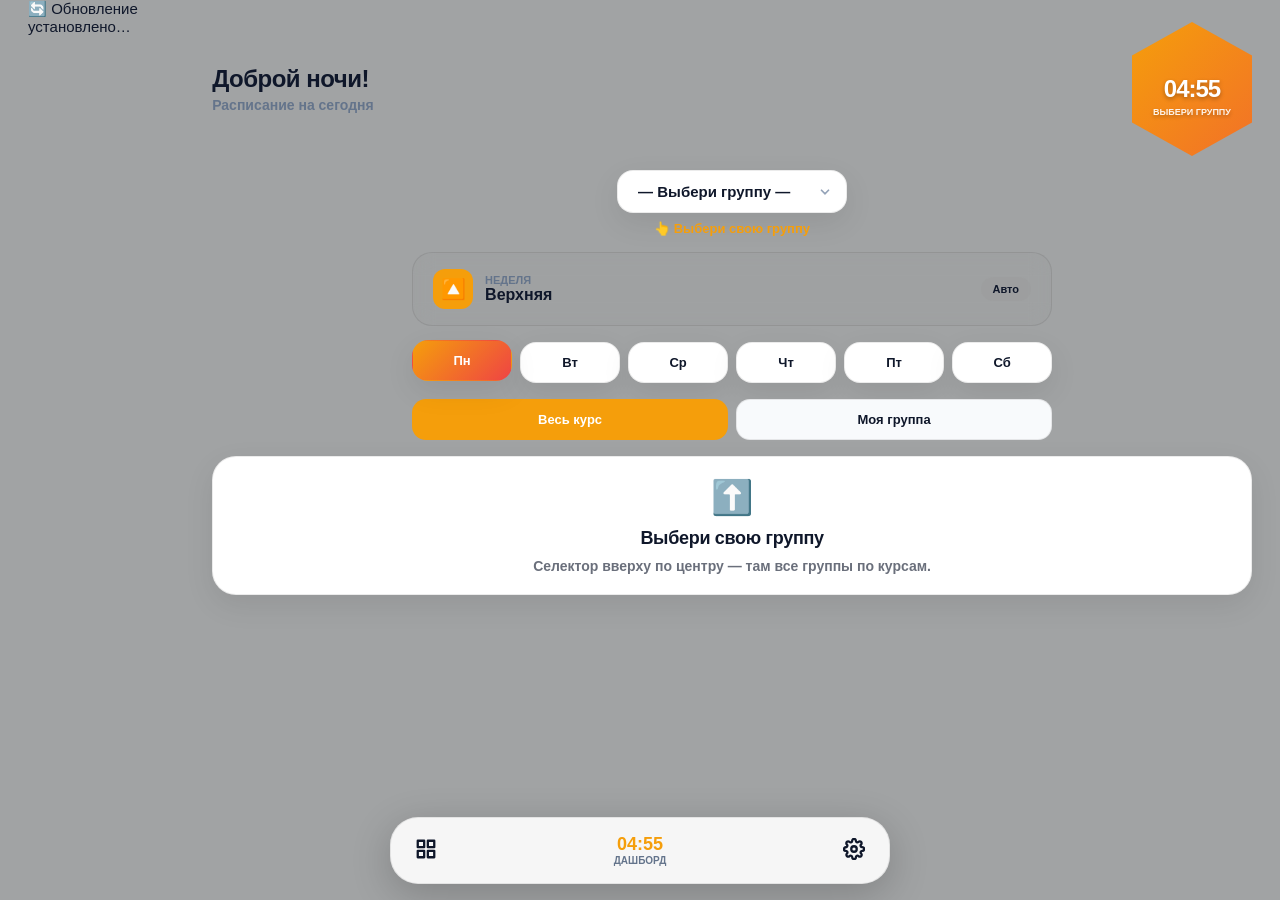
==== commit b531aea5: "Update index.html" ====
--- a/index.html
+++ b/index.html
@@ -14,29 +14,16 @@
 </head>
 <body>
 
-<div class="splash" id="splash">
-  <div class="splash-inner">
-    <div class="splash-logo-wrap"><div class="splash-glow"></div><div class="splash-logo">К</div></div>
-    <div class="splash-title">КГСТ</div>
-    <div class="splash-loader"><span></span><span></span><span></span></div>
-  </div>
-</div>
-
+<div class="splash" id="splash"><div class="splash-inner"><div class="splash-logo-wrap"><div class="splash-glow"></div><div class="splash-logo">К</div></div><div class="splash-title">КГСТ</div><div class="splash-loader"><span></span><span></span><span></span></div></div></div>
 <div class="bg-layer" id="bgLayer"></div>
+<div class="net-badge" id="netBadge" hidden>📡 Офлайн</div>
+<div id="updateToast">🔄 Обновление установлено…</div>
+<div class="toast" id="toast" role="status"><span id="toastMsg"></span><button class="toast-undo" id="toastUndo" hidden>Вернуть</button></div>
 
 <div class="app" id="app">
   <header class="hero-section">
-    <div class="hero-text">
-      <div class="greeting" id="greetingText">Добрый день!</div>
-      <div class="sub-greeting">Расписание на сегодня</div>
-    </div>
-    <div class="hex-container" id="hexTimerContainer">
-      <div class="hex-bg" id="hexBg"></div>
-      <div class="hex-content">
-        <div class="hex-time" id="headerTime">--:--</div>
-        <div class="hex-status" id="liveStatus">Загрузка...</div>
-      </div>
-    </div>
+    <div class="hero-text"><div class="greeting" id="greetingText">Добрый день!</div><div class="sub-greeting">Расписание на сегодня</div></div>
+    <div class="hex-container" id="hexTimerContainer"><div class="hex-bg" id="hexBg"></div><div class="hex-content"><div class="hex-time" id="headerTime">--:--</div><div class="hex-status" id="liveStatus">Загрузка...</div></div></div>
   </header>
 
   <div class="group-bar">
@@ -44,181 +31,90 @@
     <div class="group-hint" id="groupHint">👆 Выбери свою группу</div>
   </div>
 
-  <div class="week-banner" id="weekBanner" title="Нажми, чтобы переключить неделю вручную">
-    <div class="week-info">
-      <div class="week-icon" id="weekIcon">🔼</div>
-      <div class="week-text-wrap"><span class="week-sub">Неделя</span><span class="week-main" id="weekLabel">Верхняя</span></div>
-    </div>
+  <div class="week-banner" id="weekBanner" role="button" tabindex="0" title="Нажми, чтобы переключить неделю вручную">
+    <div class="week-info"><div class="week-icon" id="weekIcon">🔼</div><div class="week-text-wrap"><span class="week-sub">Неделя</span><span class="week-main" id="weekLabel">Верхняя</span></div></div>
     <span class="week-badge-pill" id="weekModePill">Авто</span>
   </div>
 
   <div class="days" id="daysBar"></div>
-
-  <div class="view-toggle" id="viewToggle">
-    <button class="seg-btn" data-view="course">Весь курс</button>
-    <button class="seg-btn" data-view="group">Моя группа</button>
-  </div>
-
+  <div class="view-toggle" id="viewToggle"><button class="seg-btn" data-view="course">Весь курс</button><button class="seg-btn" data-view="group">Моя группа</button></div>
   <div id="scheduleList"></div>
 </div>
 
 <div class="bottom-nav">
-  <div class="nav-left">
-    <button id="openDashboardBtn2" class="icon-btn" title="Дашборд">
-      <svg viewBox="0 0 24 24" fill="none" stroke="currentColor" stroke-width="2.5" stroke-linecap="round" stroke-linejoin="round"><rect x="3" y="3" width="7" height="7"></rect><rect x="14" y="3" width="7" height="7"></rect><rect x="14" y="14" width="7" height="7"></rect><rect x="3" y="14" width="7" height="7"></rect></svg>
-    </button>
-  </div>
-  <div class="nav-center" id="openDashboardBtn">
-    <div class="nav-time" id="dashTimeBtn">---</div>
-    <div class="nav-status">Дашборд</div>
-  </div>
-  <div class="nav-right">
-    <button id="openSettingsBtn" class="icon-btn" title="Настройки">
-      <svg viewBox="0 0 24 24" fill="none" stroke="currentColor" stroke-width="2.5" stroke-linecap="round" stroke-linejoin="round"><circle cx="12" cy="12" r="3"></circle><path d="M19.4 15a1.65 1.65 0 0 0 .33 1.82l.06.06a2 2 0 0 1 0 2.83 2 2 0 0 1-2.83 0l-.06-.06a1.65 1.65 0 0 0-1.82-.33 1.65 1.65 0 0 0-1 1.51V21a2 2 0 0 1-2 2 2 2 0 0 1-2-2v-.09A1.65 1.65 0 0 0 9 19.4a1.65 1.65 0 0 0-1.82.33l-.06.06a2 2 0 0 1-2.83 0 2 2 0 0 1 0-2.83l.06-.06a1.65 1.65 0 0 0 .33-1.82 1.65 1.65 0 0 0-1.51-1H3a2 2 0 0 1-2-2 2 2 0 0 1 2-2h.09A1.65 1.65 0 0 0 4.6 9a1.65 1.65 0 0 0-.33-1.82l-.06-.06a2 2 0 0 1 0-2.83 2 2 0 0 1 2.83 0l.06.06a1.65 1.65 0 0 0 1.82.33H9a1.65 1.65 0 0 0 1-1.51V3a2 2 0 0 1 2-2 2 2 0 0 1 2 2v.09a1.65 1.65 0 0 0 1 1.51 1.65 1.65 0 0 0 1.82-.33l.06-.06a2 2 0 0 1 2.83 0 2 2 0 0 1 0 2.83l-.06.06a1.65 1.65 0 0 0-.33 1.82V9a1.65 1.65 0 0 0 1.51 1H21a2 2 0 0 1 2 2 2 2 0 0 1-2 2h-.09a1.65 1.65 0 0 0-1.51 1z"></path></svg>
-    </button>
-  </div>
+  <div class="nav-left"><button id="openDashboardBtn2" class="icon-btn" title="Дашборд" aria-label="Дашборд"><svg viewBox="0 0 24 24" fill="none" stroke="currentColor" stroke-width="2.5" stroke-linecap="round" stroke-linejoin="round"><rect x="3" y="3" width="7" height="7"></rect><rect x="14" y="3" width="7" height="7"></rect><rect x="14" y="14" width="7" height="7"></rect><rect x="3" y="14" width="7" height="7"></rect></svg></button></div>
+  <div class="nav-center" id="openDashboardBtn" role="button" tabindex="0"><div class="nav-time" id="dashTimeBtn">---</div><div class="nav-status">Дашборд</div></div>
+  <div class="nav-right"><button id="openSettingsBtn" class="icon-btn" title="Настройки" aria-label="Настройки"><svg viewBox="0 0 24 24" fill="none" stroke="currentColor" stroke-width="2.5" stroke-linecap="round" stroke-linejoin="round"><circle cx="12" cy="12" r="3"></circle><path d="M19.4 15a1.65 1.65 0 0 0 .33 1.82l.06.06a2 2 0 0 1 0 2.83 2 2 0 0 1-2.83 0l-.06-.06a1.65 1.65 0 0 0-1.82-.33 1.65 1.65 0 0 0-1 1.51V21a2 2 0 0 1-2 2 2 2 0 0 1-2-2v-.09A1.65 1.65 0 0 0 9 19.4a1.65 1.65 0 0 0-1.82.33l-.06.06a2 2 0 0 1-2.83 0 2 2 0 0 1 0-2.83l.06-.06a1.65 1.65 0 0 0 .33-1.82 1.65 1.65 0 0 0-1.51-1H3a2 2 0 0 1-2-2 2 2 0 0 1 2-2h.09A1.65 1.65 0 0 0 4.6 9a1.65 1.65 0 0 0-.33-1.82l-.06-.06a2 2 0 0 1 0-2.83 2 2 0 0 1 2.83 0l.06.06a1.65 1.65 0 0 0 1.82.33H9a1.65 1.65 0 0 0 1-1.51V3a2 2 0 0 1 2-2 2 2 0 0 1 2 2v.09a1.65 1.65 0 0 0 1 1.51 1.65 1.65 0 0 0 1.82-.33l.06-.06a2 2 0 0 1 2.83 0 2 2 0 0 1 0 2.83l-.06.06a1.65 1.65 0 0 0-.33 1.82V9a1.65 1.65 0 0 0 1.51 1H21a2 2 0 0 1 2 2 2 2 0 0 1-2 2h-.09a1.65 1.65 0 0 0-1.51 1z"></path></svg></button></div>
 </div>
 
-<dialog id="noteModal">
+<dialog id="noteModal" aria-labelledby="modalTitle">
   <div class="modal-header"><div><div class="modal-title" id="modalTitle">Заметка</div><div class="modal-sub" id="modalSub"></div></div></div>
   <textarea id="noteInput" placeholder="Текст заметки..."></textarea>
-  <div class="modal-actions">
-    <button id="deleteNote" class="btn btn-danger">Удалить</button>
-    <div style="display:flex; gap:8px; margin-left:auto;">
-      <button id="closeModal" class="btn">Отмена</button>
-      <button id="saveNote" class="btn btn-primary">Сохранить</button>
-    </div>
-  </div>
+  <div class="modal-actions"><button id="deleteNote" class="btn btn-danger">Удалить</button><div style="display:flex;gap:8px;margin-left:auto;"><button id="closeModal" class="btn">Отмена</button><button id="saveNote" class="btn btn-primary">Сохранить</button></div></div>
 </dialog>
 
-<dialog id="dashboardModal">
+<dialog id="dashboardModal" aria-label="Дашборд">
   <div class="modal-header"><div class="modal-title">📊 Дашборд</div><button id="closeDashboardBtn" class="btn" style="padding:6px 10px;">✕</button></div>
-  <div class="dash-tabs">
-    <button class="dash-tab active" data-tab="tab-hw">Записи</button>
-    <button class="dash-tab" data-tab="tab-grades">Оценки</button>
-  </div>
-  <div id="tab-hw" class="dash-content active"><div id="hwList"></div></div>
+  <div class="dash-tabs"><button class="dash-tab active" data-tab="tab-hw">Записи</button><button class="dash-tab" data-tab="tab-grades">Оценки</button></div>
+  <div id="tab-hw" class="dash-content active"><input type="search" id="hwSearch" class="text-input" placeholder="🔍 Поиск по записям…" style="margin-bottom:12px;"><div id="hwList"></div></div>
   <div id="tab-grades" class="dash-content">
-    <div class="dash-card" style="text-align:center;"><div style="font-size:12px;color:var(--muted);">Средний балл</div><div id="gpaValue" style="font-size:32px;font-weight:900;color:var(--accent,#8b5cf6);">0.00</div></div>
-    <div class="add-grade-form">
-      <input type="text" id="gradeSubject" class="text-input" placeholder="Предмет">
-      <div style="display:flex; gap:6px;">
-        <input type="number" id="gradeValue" class="text-input" placeholder="Оценка" min="2" max="5" style="width:80px;">
-        <input type="text" id="gradeNote" class="text-input" placeholder="За что?">
-        <button id="addGradeBtn" class="btn btn-primary">+</button>
-      </div>
-    </div>
+    <div class="dash-card" style="text-align:center;"><div style="font-size:.75rem;color:var(--muted);">Средний балл</div><div id="gpaValue" style="font-size:2rem;font-weight:900;color:var(--accent);">0.00</div></div>
+    <div class="add-grade-form"><input type="text" id="gradeSubject" class="text-input" placeholder="Предмет"><div style="display:flex;gap:6px;"><input type="number" id="gradeValue" class="text-input" placeholder="Оценка" min="2" max="5" style="width:80px;"><input type="text" id="gradeNote" class="text-input" placeholder="За что?"><button id="addGradeBtn" class="btn btn-primary">+</button></div></div>
     <div id="gradesList"></div>
   </div>
 </dialog>
 
-<dialog id="settingsModal">
+<dialog id="editorModal" aria-label="Редактор расписания">
+  <div class="modal-header"><div><div class="modal-title">✏️ Редактор</div><div class="modal-sub" id="editorSub"></div></div><button id="closeEditorBtn" class="btn" style="padding:6px 10px;">✕</button></div>
+  <div id="editorRows"></div>
+  <div class="data-actions" style="margin-top:10px;"><button id="addPairBtn" class="btn">＋ Пара</button><button id="resetDayBtn" class="btn">↺ Стандарт</button><button id="saveEditorBtn" class="btn btn-primary">Сохранить</button></div>
+  <div class="setting-note">Изменения хранятся на твоём устройстве и не пропадают при обновлениях.</div>
+</dialog>
+
+<dialog id="settingsModal" aria-label="Настройки">
   <div class="modal-header"><div class="modal-title">⚙️ Настройки</div><button id="closeSettingsBtn" class="btn">✕</button></div>
 
-  <div class="setting-section">
-    <span class="setting-label">📲 Приложение</span>
+  <div class="setting-section"><span class="setting-label">📲 Приложение</span>
     <button id="installBtn" class="btn btn-primary install-btn">Установить на телефон</button>
     <div class="install-hint" id="installHint"></div>
+    <div class="data-actions" style="margin-top:10px;"><button id="checkUpdateBtn" class="btn">🔄 Проверить обновления</button><span class="version-pill" id="versionPill">v23</span></div>
   </div>
 
-  <div class="setting-section">
-    <span class="setting-label">🛠 Инструменты</span>
-    <button id="openEditorBtn" class="btn install-btn">✏️ Редактор расписания</button>
+  <div class="setting-section"><span class="setting-label">💾 Данные</span>
+    <div class="data-actions"><button id="exportBtn" class="btn">⬇️ Скачать копию</button><label class="btn file-btn">⬆️ Загрузить копию<input type="file" id="importFile" accept="application/json" hidden></label></div>
+    <div class="setting-note">Резервная копия заметок, оценок и настроек. Переноси между устройствами.</div>
   </div>
 
-  <div class="setting-section">
-    <span class="setting-label">💾 Данные</span>
-    <div class="bg-actions">
-      <button id="exportBtn" class="btn" style="flex:1;">Скачать копию</button>
-      <label class="btn file-btn">Восстановить<input type="file" id="importFile" accept="application/json,.json" hidden></label>
-    </div>
-    <div class="setting-note">Заметки, оценки и настройки хранятся в браузере и переживают обновления. Копия — файл на всякий случай.</div>
+  <div class="setting-section"><span class="setting-label">✏️ Расписание</span><button id="openEditorBtn" class="btn install-btn">Редактировать пары / добавить группу</button></div>
+
+  <div class="setting-section"><span class="setting-label">Фон</span>
+    <div class="bg-grid" id="bgGrid"></div>
+    <div class="bg-actions"><label class="btn file-btn">🖼 Своя картинка<input type="file" id="bgFile" accept="image/*" hidden></label><button id="resetBgBtn" class="btn">↺ Сброс</button></div>
+    <div class="picker-title">Свой цвет (как в Paint)</div>
+    <div class="color-picker"><div class="sv-pad" id="svPad"><div class="sv-cursor" id="svCursor"></div></div><div class="hue-slider" id="hueSlider"><div class="hue-thumb" id="hueThumb"></div></div><div class="color-row"><div class="color-preview" id="colorPreview"></div><input type="text" id="hexInput" class="text-input hex-input" maxlength="7" spellcheck="false" aria-label="HEX цвет"><button id="applyColorBtn" class="btn btn-primary">ОК</button></div></div>
   </div>
 
-  <div class="setting-section">
-    <span class="setting-label">Фон</span>
-    <div class="bg-grid" id="bgGrid"></div>
-    <div class="bg-actions">
-      <label class="btn file-btn">🖼 Своя картинка<input type="file" id="bgFile" accept="image/*" hidden></label>
-      <button id="resetBgBtn" class="btn">↺ Сброс</button>
-    </div>
-    <div class="picker-title">Свой цвет (как в Paint)</div>
-    <div class="color-picker">
-      <div class="sv-pad" id="svPad"><div class="sv-cursor" id="svCursor"></div></div>
-      <div class="hue-slider" id="hueSlider"><div class="hue-thumb" id="hueThumb"></div></div>
-      <div class="color-row">
-        <div class="color-preview" id="colorPreview"></div>
-        <input type="text" id="hexInput" class="text-input hex-input" maxlength="7" spellcheck="false">
-        <button id="applyColorBtn" class="btn btn-primary">ОК</button>
-      </div>
-    </div>
-  </div>
+  <div class="setting-section"><span class="setting-label">Темы блоков</span><div class="theme-grid" id="themeGrid"></div><div class="setting-note">Цвет текста и подсветка текущей пары подстраиваются под тему автоматически.</div></div>
 
-  <div class="setting-section">
-    <span class="setting-label">Темы блоков</span>
-    <div class="theme-grid" id="themeGrid"></div>
-    <div class="setting-note">Цвет текста подберётся автоматически: тёмный блок → белый текст, светлый → чёрный.</div>
-  </div>
-
-  <div class="setting-section"><span class="setting-label">Прозрачность</span>
-    <div class="segmented-control four" id="opacityControl">
-      <button class="seg-btn" data-opacity="1">Плотные</button><button class="seg-btn" data-opacity="0.7">Средние</button><button class="seg-btn" data-opacity="0.4">Прозрачные</button><button class="seg-btn" data-opacity="0.2">Стекло</button>
-    </div>
-  </div>
+  <div class="setting-section"><span class="setting-label">Прозрачность</span><div class="segmented-control four" id="opacityControl"><button class="seg-btn" data-opacity="1">Плотные</button><button class="seg-btn" data-opacity="0.7">Средние</button><button class="seg-btn" data-opacity="0.4">Прозрачные</button><button class="seg-btn" data-opacity="0.2">Стекло</button></div></div>
 
   <div class="setting-section"><span class="setting-label">Размер текста</span>
-    <div class="segmented-control" id="fontSizeControl">
-      <button class="seg-btn" data-scale="0.9">Мелкий</button><button class="seg-btn" data-scale="1">Обычный</button><button class="seg-btn" data-scale="1.15">Крупный</button>
+    <div class="font-slider-row">
+      <button id="fontMinus" class="step-btn" aria-label="Уменьшить шрифт">A−</button>
+      <input type="range" id="fontRange" min="0.8" max="1.4" step="0.05" value="1" aria-label="Размер текста">
+      <button id="fontPlus" class="step-btn" aria-label="Увеличить шрифт">A+</button>
+      <span class="font-value" id="fontValue">100%</span>
     </div>
+    <button id="fontReset" class="link-btn">Сбросить размер</button>
   </div>
 </dialog>
 
-<dialog id="editorModal">
-  <div class="modal-header"><div class="modal-title">✏️ Редактор</div><button id="closeEditorBtn" class="btn">✕</button></div>
-  <div class="setting-section">
-    <span class="setting-label">Группы в списке</span>
-    <div id="editorGroups" class="editor-groups"></div>
-    <div class="editor-add">
-      <input type="text" id="newGroupName" class="text-input" placeholder="Своя группа, напр. ИСП-26">
-      <button id="addGroupBtn" class="btn btn-primary">+</button>
-    </div>
-  </div>
-  <div class="setting-section">
-    <span class="setting-label" id="editorDayTitle">Пары</span>
-    <div id="editorRows"></div>
-    <div class="editor-actions">
-      <button id="addRowBtn" class="btn">+ Пара</button>
-      <button id="resetDayBtn" class="btn btn-danger">Сбросить день</button>
-      <button id="saveDayBtn" class="btn btn-primary">Сохранить</button>
-    </div>
-  </div>
-</dialog>
-
-<div id="toast" class="toast"></div>
-
 <script>
-  setTimeout(function () {
-    var splash = document.getElementById('splash');
-    var app = document.getElementById('app');
-    if (splash) splash.style.display = 'none';
-    if (app) app.classList.add('loaded');
-  }, 1500);
-
-  if ('serviceWorker' in navigator) {
-    window.addEventListener('load', function () {
-      var hadController = !!navigator.serviceWorker.controller;
-      navigator.serviceWorker.register('sw.js').then(function (reg) {
-        reg.update();
-        setInterval(function () { reg.update(); }, 30 * 60 * 1000);
-        document.addEventListener('visibilitychange', function () { if (!document.hidden) reg.update(); });
-      }).catch(function () {});
-      if (hadController) {
-        var refreshing = false;
-        navigator.serviceWorker.addEventListener('controllerchange', function () {
-          if (refreshing) return; refreshing = true; location.reload();
-        });
-      }
-    });
+  setTimeout(function(){var s=document.getElementById('splash'),a=document.getElementById('app');if(s)s.style.display='none';if(a)a.classList.add('loaded');},1500);
+  if('serviceWorker' in navigator){
+    var hadController=!!navigator.serviceWorker.controller;
+    window.addEventListener('load',function(){navigator.serviceWorker.register('sw.js').then(function(reg){window.__swReg=reg;reg.update();setInterval(function(){reg.update();},3600000);}).catch(function(){});});
+    navigator.serviceWorker.addEventListener('controllerchange',function(){if(!hadController)return;var t=document.getElementById('updateToast');if(t)t.classList.add('show');setTimeout(function(){location.reload();},900);});
   }
 </script>
 <script src="js/data.js"></script>
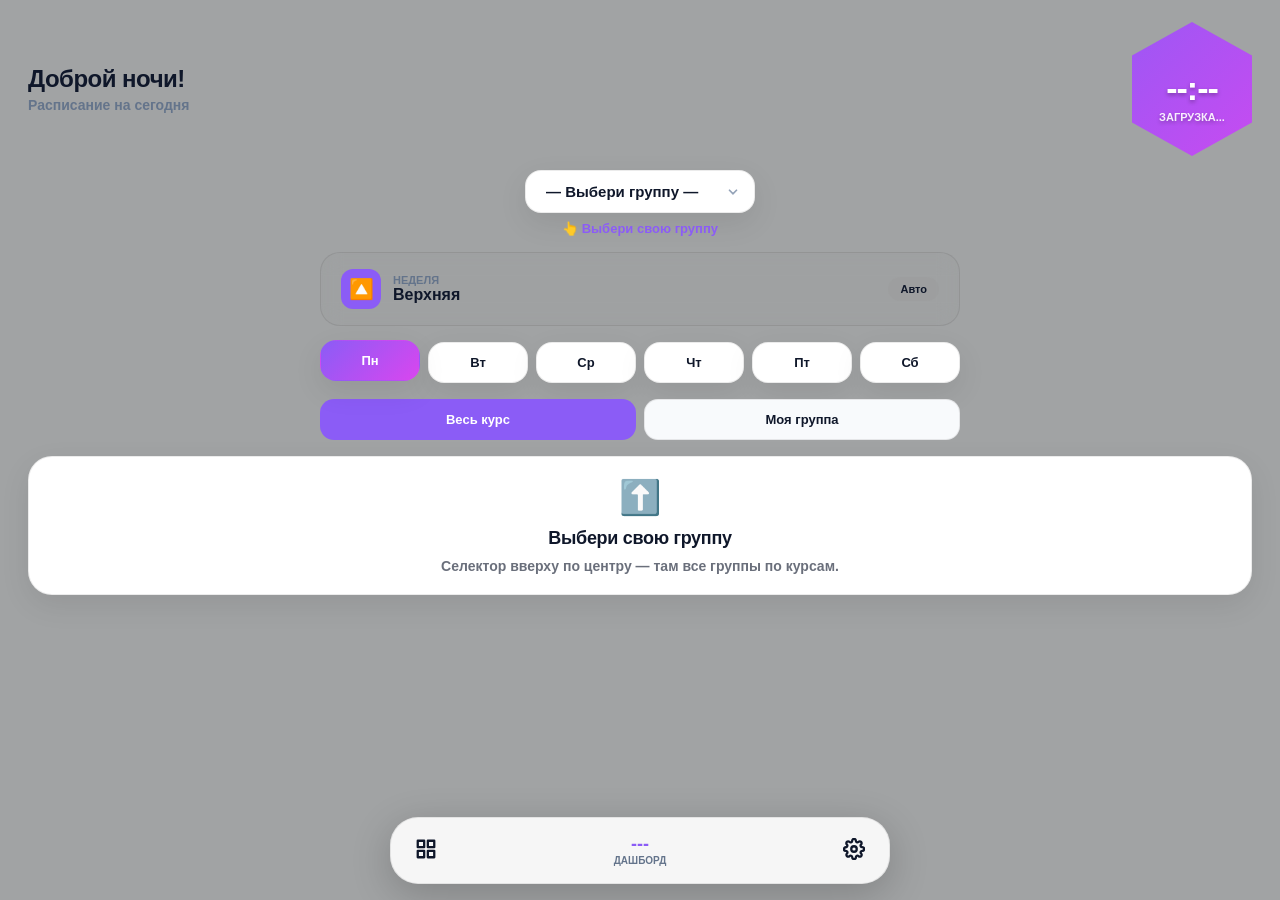
==== commit 71574e88: "Update index.html" ====
--- a/index.html
+++ b/index.html
@@ -11,6 +11,43 @@
 <link rel="apple-touch-icon" href="icons/apple-touch-icon.png">
 <link rel="stylesheet" href="css/style.css">
 <title>Расписание КГСТ</title>
+<style>
+  /* Масштаб текста: работает даже если старый CSS ещё в кэше */
+  html{font-size:calc(16px * var(--scale,1));}
+  body{font-size:.9375rem;}
+  .greeting{font-size:1.5rem;}.sub-greeting{font-size:.875rem;}
+  .hex-time{font-size:2.125rem;}.hex-status{font-size:.6875rem;}
+  .group-bar select{font-size:.9375rem;}.group-hint{font-size:.8125rem;}
+  .week-sub{font-size:.6875rem;}.week-main{font-size:1rem;}.week-badge-pill{font-size:.6875rem;}
+  .day-btn{font-size:.8125rem;}.card-top{font-size:.8125rem;}.room-badge{font-size:.75rem;}
+  .subject{font-size:1.125rem;}.teacher{font-size:.875rem;}.live-pill{font-size:.625rem;}
+  .note-box{font-size:.8125rem;}.break-card{font-size:.8125rem;}
+  .cg-time{font-size:.6875rem;}.cg-head{font-size:.8125rem;}
+  .cg-cell .s{font-size:.78rem;}.cg-cell .t{font-size:.6875rem;}.cg-cell .r{font-size:.625rem;}.cg-cell .n{font-size:.625rem;}
+  .nav-time{font-size:1.125rem;}.nav-status{font-size:.625rem;}
+  .modal-title{font-size:1.25rem;}.modal-sub{font-size:.75rem;}
+  textarea,.text-input{font-size:.875rem;}.btn{font-size:.875rem;}.dash-tab{font-size:.875rem;}
+  .hw-item{font-size:.875rem;}.grade-val{font-size:1.125rem;}.grade-subj{font-size:.875rem;}.grade-note{font-size:.75rem;}
+  .setting-label{font-size:.9375rem;}.setting-note{font-size:.6875rem;}.seg-btn{font-size:.8125rem;}
+  .bg-option{font-size:.75rem;}.picker-title{font-size:.8125rem;}.theme-option{font-size:.6875rem;}
+  .install-hint{font-size:.75rem;}.font-value{font-size:.8125rem;}.step-btn{font-size:.875rem;}
+  .toast{font-size:.875rem;}.splash-title{font-size:1.75rem;}.splash-logo{font-size:3.125rem;}
+  .empty-state .arrow{font-size:2.125rem;}.version-pill{font-size:.75rem;}.link-btn{font-size:.75rem;}
+  /* Производительность: убираем тяжёлые эффекты при прокрутке */
+  .bg-layer{transition:none;}
+  .card,.break-card,.cg-cell,.day-btn,.seg-btn,.btn{transition:transform .15s ease,border-color .2s ease,box-shadow .2s ease,background-color .2s ease;}
+  .card,.cg-cell{content-visibility:auto;contain-intrinsic-size:auto 150px;}
+  .hex-bg{inset:-45%;background:linear-gradient(135deg,var(--status-color-1),var(--status-color-2));animation:hexSpin 9s linear infinite;}
+  @keyframes hexSpin{to{transform:rotate(360deg);}}
+  body.fx-lite .card,body.fx-lite .break-card,body.fx-lite .cg-cell,body.fx-lite .week-banner,body.fx-lite .bottom-nav{backdrop-filter:none;-webkit-backdrop-filter:none;}
+  body.fx-lite dialog::backdrop{backdrop-filter:none;-webkit-backdrop-filter:none;}
+  input[type="range"]{-webkit-appearance:none;appearance:none;flex:1;height:8px;border-radius:8px;background:linear-gradient(90deg,var(--status-color-1),var(--status-color-2));outline:none;cursor:pointer;}
+  input[type="range"]::-webkit-slider-thumb{-webkit-appearance:none;appearance:none;width:24px;height:24px;border-radius:50%;background:#fff;border:3px solid var(--status-color-1);box-shadow:0 2px 8px rgba(0,0,0,.35);cursor:grab;}
+  input[type="range"]::-moz-range-thumb{width:24px;height:24px;border-radius:50%;background:#fff;border:3px solid var(--status-color-1);box-shadow:0 2px 8px rgba(0,0,0,.35);cursor:grab;}
+  .font-slider-row{display:flex;align-items:center;gap:10px;}
+  .step-btn{flex:none;width:44px;height:44px;border-radius:12px;border:1px solid var(--border);background:var(--bg);color:var(--text);font-weight:900;cursor:pointer;}
+  .font-value{flex:none;min-width:48px;text-align:right;font-weight:800;color:var(--status-color-1);}
+</style>
 </head>
 <body>
 
@@ -77,7 +114,12 @@
   <div class="setting-section"><span class="setting-label">📲 Приложение</span>
     <button id="installBtn" class="btn btn-primary install-btn">Установить на телефон</button>
     <div class="install-hint" id="installHint"></div>
-    <div class="data-actions" style="margin-top:10px;"><button id="checkUpdateBtn" class="btn">🔄 Проверить обновления</button><span class="version-pill" id="versionPill">v23</span></div>
+    <div class="data-actions" style="margin-top:10px;"><button id="checkUpdateBtn" class="btn">🔄 Проверить обновления</button><span class="version-pill" id="versionPill">v24</span></div>
+  </div>
+
+  <div class="setting-section"><span class="setting-label">⚡ Качество эффектов</span>
+    <div class="segmented-control" id="fxControl"><button class="seg-btn" data-fx="auto">Авто</button><button class="seg-btn" data-fx="high">Красиво</button><button class="seg-btn" data-fx="lite">Быстро</button></div>
+    <div class="setting-note">«Быстро» отключает размытие стекла — прокрутка становится плавной на слабых телефонах.</div>
   </div>
 
   <div class="setting-section"><span class="setting-label">💾 Данные</span>
@@ -110,7 +152,9 @@
 </dialog>
 
 <script>
+  window.__V=24;
   setTimeout(function(){var s=document.getElementById('splash'),a=document.getElementById('app');if(s)s.style.display='none';if(a)a.classList.add('loaded');},1500);
+  window.addEventListener('load',function(){setTimeout(function(){if(window.__APP_V!==window.__V){if(!sessionStorage.getItem('kgst_rl')){sessionStorage.setItem('kgst_rl','1');location.reload();}}else{sessionStorage.removeItem('kgst_rl');}},300);});
   if('serviceWorker' in navigator){
     var hadController=!!navigator.serviceWorker.controller;
     window.addEventListener('load',function(){navigator.serviceWorker.register('sw.js').then(function(reg){window.__swReg=reg;reg.update();setInterval(function(){reg.update();},3600000);}).catch(function(){});});
--- a/css/style.css
+++ b/css/style.css
@@ -1,179 +1,199 @@
-:root {
-  --bg:#0f172a; --card:#1e293b; --text:#f8fafc; --muted:#94a3b8; --border:rgba(255,255,255,0.1);
-  --status-color-1:#8b5cf6; --status-color-2:#d946ef; --accent:#8b5cf6;
-  --shadow:0 10px 30px rgba(0,0,0,0.3); --scale:1;
-  --bg-layer-bg:#0f172a; --bg-layer-image:none; --nav-bg:rgba(30,41,59,0.85);
-  --card-rgb:30,41,59; --break-rgb:18,53,36; --card-alpha:1;
-  --card-text:#f8fafc; --card-muted:rgba(248,250,252,.62); --break-text:#f8fafc;
-  --hue-color:#f00;
+:root{
+  --bg:#0f172a;--card:#1e293b;--text:#f8fafc;--muted:#94a3b8;--border:rgba(255,255,255,.1);
+  --status-color-1:#8b5cf6;--status-color-2:#d946ef;--accent:#8b5cf6;
+  --theme-accent:#a78bfa;--theme-accent-text:#0f172a;--theme-accent-soft:#a78bfa2e;
+  --shadow:0 10px 30px rgba(0,0,0,.3);--scale:1;
+  --bg-layer-bg:#0f172a;--bg-layer-image:none;--nav-bg:rgba(30,41,59,.85);
+  --card-rgb:30,41,59;--break-rgb:18,53,36;--card-alpha:1;
+  --card-text:#f8fafc;--card-muted:rgba(248,250,252,.62);--break-text:#f8fafc;--hue-color:#f00;
 }
-[data-theme="light"] { --bg:#f8fafc; --card:#ffffff; --text:#0f172a; --muted:#64748b; --border:rgba(0,0,0,0.08); --shadow:0 10px 30px rgba(0,0,0,0.08); --nav-bg:rgba(255,255,255,0.9); }
-@media (prefers-color-scheme: light) {
-  :root:not([data-theme]) { --bg:#f8fafc; --card:#ffffff; --text:#0f172a; --muted:#64748b; --border:rgba(0,0,0,0.08); --shadow:0 10px 30px rgba(0,0,0,0.08); --nav-bg:rgba(255,255,255,0.9); }
+html{font-size:calc(16px * var(--scale));}
+[data-theme="light"]{--bg:#f8fafc;--card:#fff;--text:#0f172a;--muted:#64748b;--border:rgba(0,0,0,.08);--shadow:0 10px 30px rgba(0,0,0,.08);--nav-bg:rgba(255,255,255,.9);}
+@media (prefers-color-scheme:light){:root:not([data-theme]){--bg:#f8fafc;--card:#fff;--text:#0f172a;--muted:#64748b;--border:rgba(0,0,0,.08);--shadow:0 10px 30px rgba(0,0,0,.08);--nav-bg:rgba(255,255,255,.9);}}
+
+*{box-sizing:border-box;font-family:-apple-system,BlinkMacSystemFont,"Segoe UI",Roboto,sans-serif;-webkit-tap-highlight-color:transparent;scrollbar-width:thin;scrollbar-color:var(--status-color-1) transparent;}
+::-webkit-scrollbar{width:10px;height:10px;}
+::-webkit-scrollbar-track{background:transparent;}
+::-webkit-scrollbar-thumb{background:linear-gradient(var(--status-color-1),var(--status-color-2));border-radius:8px;border:2px solid transparent;background-clip:padding-box;}
+::-webkit-scrollbar-thumb:hover{background:var(--status-color-2);}
+:focus-visible{outline:2px solid var(--status-color-1);outline-offset:2px;}
+body{background:transparent;color:var(--text);margin:0;padding:0 16px;display:flex;justify-content:center;font-size:.9375rem;overflow-x:hidden;}
+.bg-layer{position:fixed;inset:0;z-index:-1;background-color:var(--bg-layer-bg);background-image:var(--bg-layer-image);background-size:cover;background-position:center;transition:background .5s ease;}
+.bg-layer::after{content:"";position:absolute;inset:0;background:rgba(0,0,0,.35);pointer-events:none;}
+body.bg-raw .bg-layer::after{display:none;}
+.net-badge{position:fixed;top:12px;right:12px;z-index:1500;background:#f59e0b;color:#0f172a;font-weight:800;font-size:.75rem;padding:6px 12px;border-radius:99px;box-shadow:0 4px 14px rgba(0,0,0,.3);}
+
+.splash{position:fixed;inset:0;z-index:9999;display:flex;align-items:center;justify-content:center;background:#0f172a;transition:.6s ease;}
+.splash.hidden{opacity:0;transform:scale(1.1);visibility:hidden;}
+.splash-inner{display:flex;flex-direction:column;align-items:center;}
+.splash-logo-wrap{position:relative;width:100px;height:100px;margin-bottom:20px;}
+.splash-glow{position:absolute;inset:-20px;background:radial-gradient(circle,var(--status-color-1),transparent 70%);animation:pulse 2s infinite alternate;}
+.splash-logo{position:relative;width:100px;height:100px;border-radius:30px;background:linear-gradient(135deg,var(--status-color-1),var(--status-color-2));display:flex;align-items:center;justify-content:center;font-size:3.125rem;font-weight:900;color:#fff;}
+.splash-title{font-size:1.75rem;font-weight:900;color:#fff;}
+.splash-loader{display:flex;gap:6px;margin-top:18px;}
+.splash-loader span{width:8px;height:8px;border-radius:50%;background:var(--status-color-1);animation:pulse 1s infinite alternate;}
+.splash-loader span:nth-child(2){animation-delay:.2s;}.splash-loader span:nth-child(3){animation-delay:.4s;}
+@keyframes pulse{from{transform:scale(.8);opacity:.5;}to{transform:scale(1.2);opacity:1;}}
+
+.app{width:100%;max-width:520px;opacity:0;transform:translateY(20px);transition:.6s ease;padding-bottom:100px;}
+.app.loaded{opacity:1;transform:none;}
+.hero-section{display:flex;flex-direction:column;align-items:center;margin:30px 0 16px;text-align:center;}
+.greeting{font-size:1.5rem;font-weight:900;letter-spacing:-.5px;margin-bottom:4px;}
+.sub-greeting{font-size:.875rem;color:var(--muted);font-weight:600;margin-bottom:20px;}
+.hex-container{position:relative;width:180px;height:200px;display:flex;align-items:center;justify-content:center;clip-path:polygon(50% 0%,100% 25%,100% 75%,50% 100%,0% 75%,0% 25%);}
+.hex-bg{position:absolute;inset:0;background:linear-gradient(135deg,var(--status-color-1),var(--status-color-2));background-size:200% 200%;animation:gradientMove 3s ease infinite;z-index:1;}
+@keyframes gradientMove{0%{background-position:0% 50%;}50%{background-position:100% 50%;}100%{background-position:0% 50%;}}
+.hex-content{position:relative;z-index:2;display:flex;flex-direction:column;align-items:center;color:#fff;text-shadow:0 2px 4px rgba(0,0,0,.3);transform:translateY(8px);}
+.hex-time{font-size:2.125rem;font-weight:900;letter-spacing:-1px;line-height:1;}
+.hex-status{font-size:.6875rem;font-weight:800;text-transform:uppercase;margin-top:6px;opacity:.9;text-align:center;max-width:120px;}
+
+.group-bar{display:flex;flex-direction:column;align-items:center;gap:8px;margin:0 0 16px;}
+.group-bar select{background:var(--card);color:var(--text);border:1px solid var(--border);padding:12px 42px 12px 20px;border-radius:16px;font-size:.9375rem;font-weight:900;outline:none;-webkit-appearance:none;appearance:none;box-shadow:var(--shadow);min-width:230px;cursor:pointer;background-image:url("data:image/svg+xml,%3Csvg xmlns='http://www.w3.org/2000/svg' width='14' height='14' viewBox='0 0 24 24' fill='none' stroke='%2394a3b8' stroke-width='3' stroke-linecap='round'%3E%3Cpath d='M6 9l6 6 6-6'/%3E%3C/svg%3E");background-repeat:no-repeat;background-position:right 14px center;}
+.group-hint{font-size:.8125rem;font-weight:800;color:var(--status-color-1);animation:bounce 1.2s infinite;}
+.group-hint.hidden{display:none;}
+@keyframes bounce{0%,100%{transform:translateY(0);}50%{transform:translateY(-5px);}}
+.empty-state{text-align:center;padding:36px 20px;}
+.empty-state .arrow{font-size:2.125rem;display:block;margin-bottom:10px;animation:bounce 1.2s infinite;}
+
+.week-banner{display:flex;justify-content:space-between;align-items:center;padding:16px 20px;border-radius:20px;margin-bottom:16px;color:var(--text);background:rgba(150,150,150,.12);backdrop-filter:blur(10px);border:1px solid var(--border);cursor:pointer;user-select:none;}
+.week-info{display:flex;align-items:center;gap:12px;}
+.week-icon{font-size:1.25rem;background:var(--status-color-1);width:40px;height:40px;border-radius:12px;display:flex;align-items:center;justify-content:center;}
+.week-banner.bottom-week .week-icon{background:var(--status-color-2);}
+.week-text-wrap{display:flex;flex-direction:column;}
+.week-sub{font-size:.6875rem;color:var(--muted);font-weight:700;text-transform:uppercase;}
+.week-main{font-size:1rem;font-weight:800;}
+.week-badge-pill{background:rgba(150,150,150,.2);padding:6px 12px;border-radius:99px;font-size:.6875rem;font-weight:800;}
+.days{display:grid;grid-template-columns:repeat(6,1fr);gap:8px;margin-bottom:16px;}
+.day-btn{background:var(--card);color:var(--text);border:1px solid var(--border);border-radius:16px;padding:12px 4px;font-weight:800;font-size:.8125rem;cursor:pointer;transition:.2s;box-shadow:var(--shadow);}
+.day-btn.active{background:linear-gradient(135deg,var(--status-color-1),var(--status-color-2));color:#fff;border-color:transparent;transform:translateY(-2px);}
+.view-toggle{display:none;gap:8px;margin-bottom:16px;}
+.view-toggle .seg-btn{flex:1;}
+
+@keyframes slideUp{from{opacity:0;transform:translateY(20px);}to{opacity:1;transform:translateY(0);}}
+.card{background:rgba(var(--card-rgb),var(--card-alpha));color:var(--card-text);backdrop-filter:blur(12px);border:1px solid var(--border);border-radius:24px;padding:20px;margin-bottom:12px;box-shadow:var(--shadow);cursor:pointer;position:relative;animation:slideUp .4s backwards;animation-delay:var(--delay,0s);transition:.2s;}
+.card:active{transform:scale(.97);}
+.card.current{border-color:var(--theme-accent);box-shadow:0 0 0 2px var(--theme-accent),var(--shadow);transform:translateY(-2px);}
+.card.current::before{content:'';position:absolute;top:0;left:0;width:6px;height:100%;background:linear-gradient(to bottom,var(--theme-accent),var(--theme-accent));border-radius:24px 0 0 24px;}
+.card-top{display:flex;justify-content:space-between;align-items:center;font-size:.8125rem;font-weight:700;color:var(--card-muted);margin-bottom:10px;flex-wrap:wrap;gap:6px;}
+.room-badge{background:var(--theme-accent-soft);color:var(--theme-accent);padding:6px 12px;border-radius:10px;font-weight:800;font-size:.75rem;}
+.subject{font-weight:900;font-size:1.125rem;line-height:1.3;margin-bottom:6px;letter-spacing:-.3px;}
+.teacher{font-size:.875rem;color:var(--card-muted);margin-bottom:16px;font-weight:600;}
+.live-pill{display:inline-flex;align-items:center;gap:5px;margin-left:8px;padding:2px 8px;border-radius:99px;background:var(--theme-accent);color:var(--theme-accent-text);font-size:.625rem;font-weight:800;}
+.live-dot{width:6px;height:6px;border-radius:50%;background:var(--theme-accent-text);animation:pulse 1s infinite alternate;}
+.note-box{display:flex;align-items:center;gap:8px;padding:12px 16px;border-radius:16px;font-size:.8125rem;background:rgba(150,150,150,.12);color:var(--card-muted);border:1px dashed rgba(150,150,150,.4);font-weight:600;}
+.note-box.has-note{background:var(--theme-accent-soft);color:var(--theme-accent);border:1px solid var(--theme-accent);}
+.break-card{display:flex;align-items:center;justify-content:space-between;background:rgba(var(--break-rgb),var(--card-alpha));color:var(--break-text);backdrop-filter:blur(12px);border:1px solid rgba(var(--break-rgb),.5);border-radius:16px;padding:12px 20px;margin:8px 12px 14px;font-size:.8125rem;font-weight:700;animation:slideUp .4s backwards;animation-delay:var(--delay,0s);}
+
+.course-grid{display:grid;grid-template-columns:64px repeat(var(--cols,5),minmax(0,1fr));gap:8px;}
+.cg-time{font-size:.6875rem;font-weight:800;color:var(--muted);display:flex;flex-direction:column;justify-content:center;gap:3px;text-align:center;}
+.cg-head{background:var(--card);border:1px solid var(--border);border-radius:14px;padding:10px 6px;text-align:center;font-weight:900;font-size:.8125rem;color:var(--text);}
+.cg-head.sel{background:linear-gradient(135deg,var(--status-color-1),var(--status-color-2));color:#fff;border-color:transparent;}
+.cg-cell{background:rgba(var(--card-rgb),var(--card-alpha));color:var(--card-text);backdrop-filter:blur(10px);border:1px solid var(--border);border-radius:14px;padding:10px;cursor:pointer;min-height:64px;transition:.2s;animation:slideUp .3s backwards;}
+.cg-cell:active{transform:scale(.97);}
+.cg-cell .s{font-weight:800;font-size:.78rem;line-height:1.25;}
+.cg-cell .t{font-size:.6875rem;color:var(--card-muted);margin-top:3px;font-weight:600;}
+.cg-cell .r{display:inline-block;margin-top:5px;font-size:.625rem;font-weight:800;background:var(--theme-accent-soft);color:var(--theme-accent);padding:2px 7px;border-radius:7px;}
+.cg-cell .n{font-size:.625rem;margin-top:4px;color:var(--theme-accent);font-weight:700;}
+.cg-cell.empty{opacity:.4;cursor:default;display:flex;align-items:center;justify-content:center;}
+.cg-cell.current{border-color:var(--theme-accent);box-shadow:0 0 0 2px var(--theme-accent);}
+
+.bottom-nav{position:fixed;bottom:16px;left:50%;transform:translateX(-50%);width:calc(100% - 32px);max-width:500px;background:var(--nav-bg);backdrop-filter:blur(24px);border:1px solid var(--border);border-radius:28px;display:flex;justify-content:space-between;align-items:center;padding:12px 16px;box-shadow:0 10px 40px rgba(0,0,0,.2);z-index:1000;}
+.nav-center{display:flex;flex-direction:column;align-items:center;flex:1;cursor:pointer;}
+.nav-time{font-size:1.125rem;font-weight:900;color:var(--status-color-1);line-height:1;}
+.nav-status{font-size:.625rem;font-weight:800;color:var(--muted);text-transform:uppercase;margin-top:2px;}
+.nav-left,.nav-right{display:flex;gap:4px;}
+.icon-btn{padding:8px;background:transparent;border:none;color:var(--text);cursor:pointer;}
+.icon-btn svg{width:22px;height:22px;}
+
+dialog{background:var(--card);color:var(--text);border:1px solid var(--border);border-radius:28px;padding:24px;width:90%;max-width:440px;max-height:85vh;overflow-y:auto;box-shadow:var(--shadow);opacity:0;transform:translateY(20px) scale(.95);transition:.3s;}
+dialog.is-open{opacity:1;transform:none;}
+dialog::backdrop{background:rgba(0,0,0,.6);backdrop-filter:blur(5px);}
+.modal-header{display:flex;justify-content:space-between;align-items:center;margin-bottom:16px;}
+.modal-title{font-size:1.25rem;font-weight:900;}
+.modal-sub{font-size:.75rem;color:var(--muted);font-weight:600;margin-top:2px;}
+.modal-actions{display:flex;align-items:center;gap:8px;}
+textarea,.text-input{width:100%;padding:14px;border-radius:16px;border:1px solid var(--border);background:var(--bg);color:var(--text);font-size:.875rem;outline:none;}
+textarea{height:100px;margin:10px 0;resize:none;}
+.btn{padding:12px 18px;border-radius:14px;font-weight:900;font-size:.875rem;cursor:pointer;border:none;background:var(--bg);color:var(--text);}
+.btn:disabled{opacity:.6;cursor:default;}
+.btn-primary{background:linear-gradient(135deg,var(--status-color-1),var(--status-color-2));color:#fff;}
+.btn-danger{background:#ef4444;color:#fff;}
+.dash-tabs{display:flex;gap:6px;margin-bottom:20px;background:var(--bg);padding:6px;border-radius:16px;}
+.dash-tab{flex:1;padding:10px;border:none;background:transparent;color:var(--muted);font-weight:800;font-size:.875rem;cursor:pointer;border-radius:12px;}
+.dash-tab.active{background:var(--card);color:var(--status-color-1);box-shadow:var(--shadow);}
+.dash-content{display:none;}.dash-content.active{display:block;}
+.dash-card{background:var(--bg);border:1px solid var(--border);border-radius:16px;padding:16px;margin-bottom:12px;}
+.hw-item{background:var(--bg);border:1px solid var(--border);padding:16px;border-radius:16px;font-size:.875rem;margin-bottom:10px;}
+.hw-item-title{font-weight:900;color:var(--status-color-1);margin-bottom:6px;}
+.add-grade-form{display:flex;flex-direction:column;gap:10px;background:var(--bg);padding:16px;border-radius:16px;margin-bottom:12px;}
+.grade-item{display:flex;justify-content:space-between;align-items:center;background:var(--bg);padding:14px;border-radius:16px;margin-bottom:10px;}
+.grade-val{font-size:1.125rem;font-weight:900;width:36px;height:36px;display:flex;align-items:center;justify-content:center;border-radius:10px;color:#fff;flex:none;}
+.grade-val.g5{background:#10b981;}.grade-val.g4{background:#3b82f6;}.grade-val.g3{background:#f59e0b;}.grade-val.g2{background:#ef4444;}
+.grade-info{flex:1;margin-left:14px;}
+.grade-subj{font-weight:900;font-size:.875rem;}
+.grade-note{font-size:.75rem;color:var(--muted);}
+
+.setting-section{padding:16px 0;border-bottom:1px solid var(--border);}
+.setting-section:last-of-type{border-bottom:none;}
+.setting-label{font-weight:900;font-size:.9375rem;margin-bottom:12px;display:block;}
+.setting-note{font-size:.6875rem;color:var(--muted);margin-top:8px;line-height:1.5;}
+.segmented-control{display:grid;grid-template-columns:repeat(3,1fr);gap:8px;}
+.segmented-control.four{grid-template-columns:repeat(4,1fr);}
+.seg-btn{padding:12px 6px;border-radius:14px;border:1px solid var(--border);background:var(--bg);color:var(--text);font-size:.8125rem;font-weight:800;cursor:pointer;}
+.seg-btn.active{background:var(--status-color-1);color:#fff;border-color:transparent;}
+.bg-grid{display:grid;grid-template-columns:repeat(auto-fill,minmax(90px,1fr));gap:10px;}
+.bg-option{height:64px;border-radius:14px;border:2px solid transparent;cursor:pointer;display:flex;align-items:flex-end;padding:8px;font-size:.75rem;font-weight:800;color:#fff;background-size:cover;background-position:center;text-shadow:0 1px 4px rgba(0,0,0,.6);}
+.bg-option.active{border-color:var(--status-color-1);}
+.bg-actions{display:flex;gap:8px;margin-top:10px;}
+.file-btn{flex:1;text-align:center;}
+.picker-title{font-size:.8125rem;font-weight:800;color:var(--muted);margin-top:14px;}
+.color-picker{margin-top:10px;display:flex;flex-direction:column;gap:10px;}
+.sv-pad{position:relative;height:170px;border-radius:14px;cursor:crosshair;touch-action:none;border:1px solid var(--border);background:linear-gradient(to top,#000,rgba(0,0,0,0)),linear-gradient(to right,#fff,var(--hue-color));}
+.sv-cursor{position:absolute;width:18px;height:18px;border:3px solid #fff;border-radius:50%;box-shadow:0 0 0 1px rgba(0,0,0,.5),0 2px 6px rgba(0,0,0,.5);transform:translate(-50%,-50%);pointer-events:none;}
+.hue-slider{position:relative;height:16px;border-radius:8px;cursor:pointer;touch-action:none;border:1px solid var(--border);background:linear-gradient(to right,#f00 0%,#ff0 17%,#0f0 33%,#0ff 50%,#00f 67%,#f0f 83%,#f00 100%);}
+.hue-thumb{position:absolute;top:50%;width:20px;height:20px;border:3px solid #fff;border-radius:50%;box-shadow:0 1px 5px rgba(0,0,0,.5);transform:translate(-50%,-50%);pointer-events:none;}
+.color-row{display:flex;gap:8px;align-items:center;}
+.color-preview{width:42px;height:42px;border-radius:12px;border:1px solid var(--border);flex:none;}
+.hex-input{flex:1;font-family:monospace;}
+.theme-grid{display:grid;grid-template-columns:repeat(auto-fill,minmax(86px,1fr));gap:10px;}
+.theme-option{height:58px;border-radius:14px;border:2px solid transparent;cursor:pointer;display:flex;flex-direction:column;justify-content:space-between;padding:7px;font-size:.6875rem;font-weight:800;overflow:hidden;}
+.theme-option.active{border-color:var(--theme-accent);box-shadow:0 0 0 1px var(--theme-accent);}
+.theme-option .brk{height:8px;border-radius:4px;}
+.install-btn{width:100%;}
+.install-hint{font-size:.75rem;color:var(--muted);margin-top:8px;line-height:1.5;}
+.version-pill{align-self:center;font-size:.75rem;font-weight:800;color:var(--muted);background:var(--bg);border:1px solid var(--border);padding:8px 14px;border-radius:12px;}
+.data-actions{display:flex;gap:8px;flex-wrap:wrap;align-items:center;}
+.data-actions .btn{flex:1;min-width:140px;}
+.link-btn{background:none;border:none;color:var(--status-color-1);font-weight:800;font-size:.75rem;cursor:pointer;margin-top:8px;padding:0;}
+
+.font-slider-row{display:flex;align-items:center;gap:10px;}
+.step-btn{flex:none;width:44px;height:44px;border-radius:12px;border:1px solid var(--border);background:var(--bg);color:var(--text);font-weight:900;font-size:.875rem;cursor:pointer;}
+.font-value{flex:none;min-width:48px;text-align:right;font-weight:800;font-size:.8125rem;color:var(--status-color-1);}
+input[type="range"]{-webkit-appearance:none;appearance:none;flex:1;height:8px;border-radius:8px;background:linear-gradient(90deg,var(--status-color-1),var(--status-color-2));outline:none;cursor:pointer;}
+input[type="range"]::-webkit-slider-thumb{-webkit-appearance:none;appearance:none;width:24px;height:24px;border-radius:50%;background:#fff;border:3px solid var(--status-color-1);box-shadow:0 2px 8px rgba(0,0,0,.35);cursor:grab;}
+input[type="range"]::-moz-range-thumb{width:24px;height:24px;border-radius:50%;background:#fff;border:3px solid var(--status-color-1);box-shadow:0 2px 8px rgba(0,0,0,.35);cursor:grab;}
+
+.editor-row{display:grid;grid-template-columns:64px 1fr 36px;gap:6px;margin-bottom:8px;align-items:center;}
+.editor-row .text-input{padding:10px;}
+.editor-row select{padding:10px;border-radius:12px;border:1px solid var(--border);background:var(--bg);color:var(--text);font-weight:800;}
+.editor-fields{display:flex;flex-direction:column;gap:6px;}
+.editor-del{background:#ef4444;color:#fff;border:none;border-radius:10px;height:36px;cursor:pointer;font-weight:900;}
+
+.toast{position:fixed;left:50%;bottom:90px;transform:translateX(-50%) translateY(20px);display:flex;align-items:center;gap:12px;background:var(--card);color:var(--text);border:1px solid var(--border);padding:12px 18px;border-radius:16px;font-weight:700;font-size:.875rem;box-shadow:0 10px 30px rgba(0,0,0,.4);opacity:0;visibility:hidden;transition:.3s;z-index:2000;max-width:90%;}
+.toast.show{opacity:1;visibility:visible;transform:translateX(-50%) translateY(0);}
+.toast-undo{background:linear-gradient(135deg,var(--status-color-1),var(--status-color-2));color:#fff;border:none;border-radius:10px;padding:8px 14px;font-weight:900;cursor:pointer;flex:none;}
+#updateToast{position:fixed;left:50%;bottom:90px;transform:translateX(-50%) translateY(20px);background:linear-gradient(135deg,var(--status-color-1),var(--status-color-2));color:#fff;padding:12px 20px;border-radius:16px;font-weight:800;font-size:.875rem;box-shadow:0 10px 30px rgba(0,0,0,.4);opacity:0;visibility:hidden;transition:.3s;z-index:2001;}
+#updateToast.show{opacity:1;visibility:visible;transform:translateX(-50%) translateY(0);}
+
+@media (min-width:900px){
+  body{padding:0 28px;}
+  .app{max-width:1240px;}
+  .hero-section{flex-direction:row;justify-content:space-between;align-items:center;text-align:left;margin:22px 0 14px;}
+  .sub-greeting{margin-bottom:0;}
+  .hex-container{width:120px;height:134px;}
+  .hex-time{font-size:1.5rem;}.hex-status{font-size:.5625rem;max-width:90px;}
+  .week-banner,.days{max-width:640px;margin-left:auto;margin-right:auto;}
+  .view-toggle{display:flex;max-width:640px;margin:0 auto 16px;}
+  #scheduleList{padding-bottom:120px;}
 }
-
-* { box-sizing:border-box; font-family:-apple-system,BlinkMacSystemFont,"Segoe UI",Roboto,sans-serif; -webkit-tap-highlight-color:transparent; }
-body { background:transparent; color:var(--text); margin:0; padding:0 16px; display:flex; justify-content:center; font-size:calc(15px * var(--scale)); overflow-x:hidden; }
-.bg-layer { position:fixed; inset:0; z-index:-1; background-color:var(--bg-layer-bg); background-image:var(--bg-layer-image); background-size:cover; background-position:center; transition:background 0.5s ease; }
-.bg-layer::after { content:""; position:absolute; inset:0; background:rgba(0,0,0,0.35); pointer-events:none; }
-body.bg-raw .bg-layer::after { display:none; }
-
-.splash { position:fixed; inset:0; z-index:9999; display:flex; align-items:center; justify-content:center; background:#0f172a; transition:0.6s ease; }
-.splash.hidden { opacity:0; transform:scale(1.1); visibility:hidden; }
-.splash-inner { display:flex; flex-direction:column; align-items:center; }
-.splash-logo-wrap { position:relative; width:100px; height:100px; margin-bottom:20px; }
-.splash-glow { position:absolute; inset:-20px; background:radial-gradient(circle,var(--status-color-1),transparent 70%); animation:pulse 2s infinite alternate; }
-.splash-logo { position:relative; width:100px; height:100px; border-radius:30px; background:linear-gradient(135deg,var(--status-color-1),var(--status-color-2)); display:flex; align-items:center; justify-content:center; font-size:50px; font-weight:900; color:#fff; }
-.splash-title { font-size:28px; font-weight:900; color:#fff; }
-.splash-loader { display:flex; gap:6px; margin-top:18px; }
-.splash-loader span { width:8px; height:8px; border-radius:50%; background:var(--status-color-1); animation:pulse 1s infinite alternate; }
-.splash-loader span:nth-child(2) { animation-delay:.2s; } .splash-loader span:nth-child(3) { animation-delay:.4s; }
-@keyframes pulse { from { transform:scale(0.8); opacity:0.5; } to { transform:scale(1.2); opacity:1; } }
-
-.app { width:100%; max-width:520px; opacity:0; transform:translateY(20px); transition:0.6s ease; padding-bottom:100px; }
-.app.loaded { opacity:1; transform:none; }
-
-.hero-section { display:flex; flex-direction:column; align-items:center; margin:30px 0 16px; text-align:center; }
-.greeting { font-size:24px; font-weight:900; letter-spacing:-0.5px; margin-bottom:4px; }
-.sub-greeting { font-size:14px; color:var(--muted); font-weight:600; margin-bottom:20px; }
-.hex-container { position:relative; width:180px; height:200px; display:flex; align-items:center; justify-content:center; clip-path:polygon(50% 0%,100% 25%,100% 75%,50% 100%,0% 75%,0% 25%); }
-.hex-bg { position:absolute; inset:0; background:linear-gradient(135deg,var(--status-color-1),var(--status-color-2)); background-size:200% 200%; animation:gradientMove 3s ease infinite; z-index:1; }
-@keyframes gradientMove { 0%{background-position:0% 50%;} 50%{background-position:100% 50%;} 100%{background-position:0% 50%;} }
-.hex-content { position:relative; z-index:2; display:flex; flex-direction:column; align-items:center; color:#fff; text-shadow:0 2px 4px rgba(0,0,0,0.3); transform:translateY(8px); }
-.hex-time { font-size:34px; font-weight:900; letter-spacing:-1px; line-height:1; }
-.hex-status { font-size:11px; font-weight:800; text-transform:uppercase; margin-top:6px; opacity:.9; text-align:center; max-width:120px; }
-
-.group-bar { display:flex; flex-direction:column; align-items:center; gap:8px; margin:0 0 16px; }
-.group-bar select { background:var(--card); color:var(--text); border:1px solid var(--border); padding:12px 42px 12px 20px; border-radius:16px; font-size:15px; font-weight:900; outline:none; -webkit-appearance:none; appearance:none; box-shadow:var(--shadow); min-width:230px; cursor:pointer;
-  background-image:url("data:image/svg+xml,%3Csvg xmlns='http://www.w3.org/2000/svg' width='14' height='14' viewBox='0 0 24 24' fill='none' stroke='%2394a3b8' stroke-width='3' stroke-linecap='round'%3E%3Cpath d='M6 9l6 6 6-6'/%3E%3C/svg%3E"); background-repeat:no-repeat; background-position:right 14px center; }
-.group-hint { font-size:13px; font-weight:800; color:var(--status-color-1); animation:bounce 1.2s infinite; }
-.group-hint.hidden { display:none; }
-@keyframes bounce { 0%,100%{transform:translateY(0);} 50%{transform:translateY(-5px);} }
-.empty-state { text-align:center; padding:36px 20px; }
-.empty-state .arrow { font-size:34px; display:block; margin-bottom:10px; animation:bounce 1.2s infinite; }
-
-.week-banner { display:flex; justify-content:space-between; align-items:center; padding:16px 20px; border-radius:20px; margin-bottom:16px; color:var(--text); background:rgba(150,150,150,0.12); backdrop-filter:blur(10px); border:1px solid var(--border); cursor:pointer; user-select:none; }
-.week-info { display:flex; align-items:center; gap:12px; }
-.week-icon { font-size:20px; background:var(--status-color-1); width:40px; height:40px; border-radius:12px; display:flex; align-items:center; justify-content:center; }
-.week-banner.bottom-week .week-icon { background:var(--status-color-2); }
-.week-text-wrap { display:flex; flex-direction:column; }
-.week-sub { font-size:11px; color:var(--muted); font-weight:700; text-transform:uppercase; }
-.week-main { font-size:16px; font-weight:800; }
-.week-badge-pill { background:rgba(150,150,150,0.2); padding:6px 12px; border-radius:99px; font-size:11px; font-weight:800; }
-
-.days { display:grid; grid-template-columns:repeat(6,1fr); gap:8px; margin-bottom:16px; }
-.day-btn { background:var(--card); color:var(--text); border:1px solid var(--border); border-radius:16px; padding:12px 4px; font-weight:800; font-size:13px; cursor:pointer; transition:0.2s; box-shadow:var(--shadow); }
-.day-btn.active { background:linear-gradient(135deg,var(--status-color-1),var(--status-color-2)); color:#fff; border-color:transparent; transform:translateY(-2px); }
-
-.view-toggle { display:none; gap:8px; margin-bottom:16px; }
-.view-toggle .seg-btn { flex:1; }
-
-@keyframes slideUp { from{opacity:0;transform:translateY(20px);} to{opacity:1;transform:translateY(0);} }
-.card { background:rgba(var(--card-rgb),var(--card-alpha)); color:var(--card-text); backdrop-filter:blur(12px); border:1px solid var(--border); border-radius:24px; padding:20px; margin-bottom:12px; box-shadow:var(--shadow); cursor:pointer; position:relative; animation:slideUp 0.4s backwards; animation-delay:var(--delay,0s); transition:0.2s; }
-.card:active { transform:scale(0.97); }
-.card.current { border-color:var(--status-color-1); box-shadow:0 0 0 2px var(--status-color-1),var(--shadow); transform:translateY(-2px); }
-.card.current::before { content:''; position:absolute; top:0; left:0; width:6px; height:100%; background:linear-gradient(to bottom,var(--status-color-1),var(--status-color-2)); border-radius:24px 0 0 24px; }
-.card-top { display:flex; justify-content:space-between; align-items:center; font-size:13px; font-weight:700; color:var(--card-muted); margin-bottom:10px; }
-.room-badge { background:rgba(139,92,246,0.18); color:#8b5cf6; padding:6px 12px; border-radius:10px; font-weight:800; font-size:12px; }
-.subject { font-weight:900; font-size:18px; line-height:1.3; margin-bottom:6px; letter-spacing:-0.3px; }
-.teacher { font-size:14px; color:var(--card-muted); margin-bottom:16px; font-weight:600; }
-.live-pill { display:inline-flex; align-items:center; gap:5px; margin-left:8px; padding:2px 8px; border-radius:99px; background:linear-gradient(135deg,var(--status-color-1),var(--status-color-2)); color:#fff; font-size:10px; font-weight:800; }
-.live-dot { width:6px; height:6px; border-radius:50%; background:#fff; animation:pulse 1s infinite alternate; }
-.note-box { display:flex; align-items:center; gap:8px; padding:12px 16px; border-radius:16px; font-size:13px; background:rgba(150,150,150,0.12); color:var(--card-muted); border:1px dashed rgba(150,150,150,0.4); font-weight:600; }
-.note-box.has-note { background:rgba(139,92,246,0.15); color:#8b5cf6; border:1px solid #8b5cf6; }
-.break-card { display:flex; align-items:center; justify-content:space-between; background:rgba(var(--break-rgb),var(--card-alpha)); color:var(--break-text); backdrop-filter:blur(12px); border:1px solid rgba(var(--break-rgb),0.5); border-radius:16px; padding:12px 20px; margin:8px 12px 14px; font-size:13px; font-weight:700; animation:slideUp 0.4s backwards; animation-delay:var(--delay,0s); }
-
-/* Сетка курса (ПК) */
-.course-grid { display:grid; grid-template-columns:64px repeat(var(--cols,5),minmax(0,1fr)); gap:8px; }
-.cg-time { font-size:11px; font-weight:800; color:var(--muted); display:flex; flex-direction:column; justify-content:center; gap:3px; text-align:center; }
-.cg-head { background:var(--card); border:1px solid var(--border); border-radius:14px; padding:10px 6px; text-align:center; font-weight:900; font-size:13px; color:var(--text); }
-.cg-head.sel { background:linear-gradient(135deg,var(--status-color-1),var(--status-color-2)); color:#fff; border-color:transparent; }
-.cg-cell { background:rgba(var(--card-rgb),var(--card-alpha)); color:var(--card-text); backdrop-filter:blur(10px); border:1px solid var(--border); border-radius:14px; padding:10px; cursor:pointer; min-height:64px; transition:0.2s; animation:slideUp 0.3s backwards; }
-.cg-cell:active { transform:scale(0.97); }
-.cg-cell .s { font-weight:800; font-size:12.5px; line-height:1.25; }
-.cg-cell .t { font-size:11px; color:var(--card-muted); margin-top:3px; font-weight:600; }
-.cg-cell .r { display:inline-block; margin-top:5px; font-size:10px; font-weight:800; background:rgba(139,92,246,0.18); color:#8b5cf6; padding:2px 7px; border-radius:7px; }
-.cg-cell .n { font-size:10px; margin-top:4px; color:#8b5cf6; font-weight:700; }
-.cg-cell.empty { opacity:.4; cursor:default; display:flex; align-items:center; justify-content:center; }
-.cg-cell.current { border-color:var(--status-color-1); box-shadow:0 0 0 2px var(--status-color-1); }
-
-.bottom-nav { position:fixed; bottom:16px; left:50%; transform:translateX(-50%); width:calc(100% - 32px); max-width:500px; background:var(--nav-bg); backdrop-filter:blur(24px); border:1px solid var(--border); border-radius:28px; display:flex; justify-content:space-between; align-items:center; padding:12px 16px; box-shadow:0 10px 40px rgba(0,0,0,0.2); z-index:1000; }
-.nav-center { display:flex; flex-direction:column; align-items:center; flex:1; cursor:pointer; }
-.nav-time { font-size:18px; font-weight:900; color:var(--status-color-1); line-height:1; }
-.nav-status { font-size:10px; font-weight:800; color:var(--muted); text-transform:uppercase; margin-top:2px; }
-.nav-left,.nav-right { display:flex; gap:4px; }
-.icon-btn { padding:8px; background:transparent; border:none; color:var(--text); cursor:pointer; }
-.icon-btn svg { width:22px; height:22px; }
-
-dialog { background:var(--card); color:var(--text); border:1px solid var(--border); border-radius:28px; padding:24px; width:90%; max-width:440px; max-height:85vh; overflow-y:auto; box-shadow:var(--shadow); opacity:0; transform:translateY(20px) scale(0.95); transition:0.3s; }
-dialog.is-open { opacity:1; transform:none; }
-dialog::backdrop { background:rgba(0,0,0,0.6); backdrop-filter:blur(5px); }
-.modal-header { display:flex; justify-content:space-between; align-items:center; margin-bottom:16px; }
-.modal-title { font-size:20px; font-weight:900; }
-.modal-sub { font-size:12px; color:var(--muted); font-weight:600; margin-top:2px; }
-.modal-actions { display:flex; align-items:center; gap:8px; }
-textarea,.text-input { width:100%; padding:14px; border-radius:16px; border:1px solid var(--border); background:var(--bg); color:var(--text); font-size:14px; outline:none; }
-textarea { height:100px; margin:10px 0; resize:none; }
-.btn { padding:12px 18px; border-radius:14px; font-weight:900; font-size:14px; cursor:pointer; border:none; background:var(--bg); color:var(--text); }
-.btn:disabled { opacity:.6; cursor:default; }
-.btn-primary { background:linear-gradient(135deg,var(--status-color-1),var(--status-color-2)); color:#fff; }
-.btn-danger { background:#ef4444; color:#fff; }
-.dash-tabs { display:flex; gap:6px; margin-bottom:20px; background:var(--bg); padding:6px; border-radius:16px; }
-.dash-tab { flex:1; padding:10px; border:none; background:transparent; color:var(--muted); font-weight:800; font-size:14px; cursor:pointer; border-radius:12px; }
-.dash-tab.active { background:var(--card); color:var(--status-color-1); box-shadow:var(--shadow); }
-.dash-content { display:none; } .dash-content.active { display:block; }
-.dash-card { background:var(--bg); border:1px solid var(--border); border-radius:16px; padding:16px; margin-bottom:12px; }
-.hw-item { background:var(--bg); border:1px solid var(--border); padding:16px; border-radius:16px; font-size:14px; margin-bottom:10px; }
-.hw-item-title { font-weight:900; color:var(--status-color-1); margin-bottom:6px; }
-.add-grade-form { display:flex; flex-direction:column; gap:10px; background:var(--bg); padding:16px; border-radius:16px; margin-bottom:12px; }
-.grade-item { display:flex; justify-content:space-between; align-items:center; background:var(--bg); padding:14px; border-radius:16px; margin-bottom:10px; }
-.grade-val { font-size:18px; font-weight:900; width:36px; height:36px; display:flex; align-items:center; justify-content:center; border-radius:10px; color:#fff; flex:none; }
-.grade-val.g5{background:#10b981;} .grade-val.g4{background:#3b82f6;} .grade-val.g3{background:#f59e0b;} .grade-val.g2{background:#ef4444;}
-.grade-info { flex:1; margin-left:14px; }
-.grade-subj { font-weight:900; font-size:14px; }
-.grade-note { font-size:12px; color:var(--muted); }
-
-.setting-section { padding:16px 0; border-bottom:1px solid var(--border); }
-.setting-section:last-of-type { border-bottom:none; }
-.setting-label { font-weight:900; font-size:15px; margin-bottom:12px; display:block; }
-.setting-note { font-size:11px; color:var(--muted); margin-top:8px; line-height:1.5; }
-.segmented-control { display:grid; grid-template-columns:repeat(3,1fr); gap:8px; }
-.segmented-control.four { grid-template-columns:repeat(4,1fr); }
-.seg-btn { padding:12px 6px; border-radius:14px; border:1px solid var(--border); background:var(--bg); color:var(--text); font-size:13px; font-weight:800; cursor:pointer; }
-.seg-btn.active { background:var(--status-color-1); color:#fff; border-color:transparent; }
-.bg-grid { display:grid; grid-template-columns:repeat(auto-fill,minmax(90px,1fr)); gap:10px; }
-.bg-option { height:64px; border-radius:14px; border:2px solid transparent; cursor:pointer; display:flex; align-items:flex-end; padding:8px; font-size:12px; font-weight:800; color:#fff; background-size:cover; background-position:center; text-shadow:0 1px 4px rgba(0,0,0,.6); }
-.bg-option.active { border-color:var(--status-color-1); }
-.bg-actions { display:flex; gap:8px; margin-top:10px; }
-.file-btn { flex:1; text-align:center; }
-.picker-title { font-size:13px; font-weight:800; color:var(--muted); margin-top:14px; }
-.color-picker { margin-top:10px; display:flex; flex-direction:column; gap:10px; }
-.sv-pad { position:relative; height:170px; border-radius:14px; cursor:crosshair; touch-action:none; border:1px solid var(--border);
-  background:linear-gradient(to top,#000,rgba(0,0,0,0)),linear-gradient(to right,#fff,var(--hue-color)); }
-.sv-cursor { position:absolute; width:18px; height:18px; border:3px solid #fff; border-radius:50%; box-shadow:0 0 0 1px rgba(0,0,0,.5),0 2px 6px rgba(0,0,0,.5); transform:translate(-50%,-50%); pointer-events:none; }
-.hue-slider { position:relative; height:16px; border-radius:8px; cursor:pointer; touch-action:none; border:1px solid var(--border);
-  background:linear-gradient(to right,#f00 0%,#ff0 17%,#0f0 33%,#0ff 50%,#00f 67%,#f0f 83%,#f00 100%); }
-.hue-thumb { position:absolute; top:50%; width:20px; height:20px; border:3px solid #fff; border-radius:50%; box-shadow:0 1px 5px rgba(0,0,0,.5); transform:translate(-50%,-50%); pointer-events:none; }
-.color-row { display:flex; gap:8px; align-items:center; }
-.color-preview { width:42px; height:42px; border-radius:12px; border:1px solid var(--border); flex:none; }
-.hex-input { flex:1; font-family:monospace; }
-.theme-grid { display:grid; grid-template-columns:repeat(auto-fill,minmax(86px,1fr)); gap:10px; }
-.theme-option { height:58px; border-radius:14px; border:2px solid transparent; cursor:pointer; display:flex; flex-direction:column; justify-content:space-between; padding:7px; font-size:11px; font-weight:800; overflow:hidden; }
-.theme-option.active { border-color:var(--status-color-1); box-shadow:0 0 0 1px var(--status-color-1); }
-.theme-option .brk { height:8px; border-radius:4px; }
-.install-btn { width:100%; }
-.install-hint { font-size:12px; color:var(--muted); margin-top:8px; line-height:1.5; }
-
-/* ПК */
-@media (min-width:900px) {
-  body { padding:0 28px; }
-  .app { max-width:1240px; }
-  .hero-section { flex-direction:row; justify-content:space-between; align-items:center; text-align:left; margin:22px 0 14px; }
-  .sub-greeting { margin-bottom:0; }
-  .hex-container { width:120px; height:134px; }
-  .hex-time { font-size:24px; } .hex-status { font-size:9px; max-width:90px; }
-  .week-banner,.days { max-width:640px; margin-left:auto; margin-right:auto; }
-  .view-toggle { display:flex; max-width:640px; margin:0 auto 16px; }
-  #scheduleList { padding-bottom:120px; }
-}
-@media (prefers-reduced-motion:reduce) { * { animation:none !important; transition:none !important; } }+@media (prefers-reduced-motion:reduce){*{animation:none!important;transition:none!important;}}
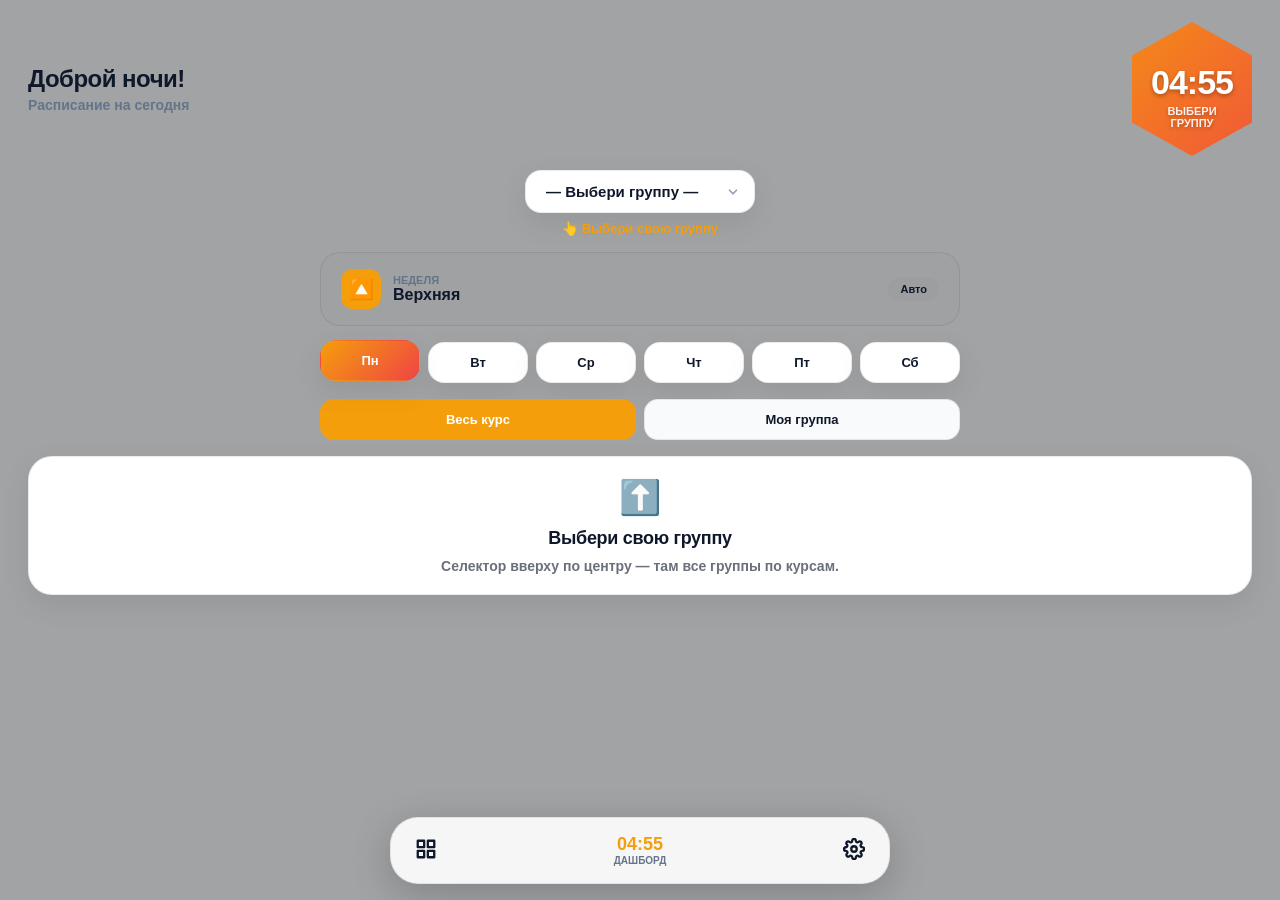
==== commit 8817612e: "Update index.html" ====
--- a/index.html
+++ b/index.html
@@ -12,7 +12,6 @@
 <link rel="stylesheet" href="css/style.css">
 <title>Расписание КГСТ</title>
 <style>
-  /* Масштаб текста: работает даже если старый CSS ещё в кэше */
   html{font-size:calc(16px * var(--scale,1));}
   body{font-size:.9375rem;}
   .greeting{font-size:1.5rem;}.sub-greeting{font-size:.875rem;}
@@ -33,7 +32,6 @@
   .install-hint{font-size:.75rem;}.font-value{font-size:.8125rem;}.step-btn{font-size:.875rem;}
   .toast{font-size:.875rem;}.splash-title{font-size:1.75rem;}.splash-logo{font-size:3.125rem;}
   .empty-state .arrow{font-size:2.125rem;}.version-pill{font-size:.75rem;}.link-btn{font-size:.75rem;}
-  /* Производительность: убираем тяжёлые эффекты при прокрутке */
   .bg-layer{transition:none;}
   .card,.break-card,.cg-cell,.day-btn,.seg-btn,.btn{transition:transform .15s ease,border-color .2s ease,box-shadow .2s ease,background-color .2s ease;}
   .card,.cg-cell{content-visibility:auto;contain-intrinsic-size:auto 150px;}
@@ -114,7 +112,7 @@
   <div class="setting-section"><span class="setting-label">📲 Приложение</span>
     <button id="installBtn" class="btn btn-primary install-btn">Установить на телефон</button>
     <div class="install-hint" id="installHint"></div>
-    <div class="data-actions" style="margin-top:10px;"><button id="checkUpdateBtn" class="btn">🔄 Проверить обновления</button><span class="version-pill" id="versionPill">v24</span></div>
+    <div class="data-actions" style="margin-top:10px;"><button id="checkUpdateBtn" class="btn">🔄 Проверить обновления</button><span class="version-pill" id="versionPill">v26</span></div>
   </div>
 
   <div class="setting-section"><span class="setting-label">⚡ Качество эффектов</span>
@@ -152,7 +150,7 @@
 </dialog>
 
 <script>
-  window.__V=24;
+  window.__V=26;
   setTimeout(function(){var s=document.getElementById('splash'),a=document.getElementById('app');if(s)s.style.display='none';if(a)a.classList.add('loaded');},1500);
   window.addEventListener('load',function(){setTimeout(function(){if(window.__APP_V!==window.__V){if(!sessionStorage.getItem('kgst_rl')){sessionStorage.setItem('kgst_rl','1');location.reload();}}else{sessionStorage.removeItem('kgst_rl');}},300);});
   if('serviceWorker' in navigator){
--- a/css/style.css
+++ b/css/style.css
@@ -1,7 +1,7 @@
 :root{
   --bg:#0f172a;--card:#1e293b;--text:#f8fafc;--muted:#94a3b8;--border:rgba(255,255,255,.1);
   --status-color-1:#8b5cf6;--status-color-2:#d946ef;--accent:#8b5cf6;
-  --theme-accent:#a78bfa;--theme-accent-text:#0f172a;--theme-accent-soft:#a78bfa2e;
+  --theme-accent:#a78bfa;--theme-accent-text:#0f172a;--theme-accent-soft:#a78bfa2e;--theme-accent-fill:#a78bfa42;
   --shadow:0 10px 30px rgba(0,0,0,.3);--scale:1;
   --bg-layer-bg:#0f172a;--bg-layer-image:none;--nav-bg:rgba(30,41,59,.85);
   --card-rgb:30,41,59;--break-rgb:18,53,36;--card-alpha:1;
@@ -10,7 +10,6 @@
 html{font-size:calc(16px * var(--scale));}
 [data-theme="light"]{--bg:#f8fafc;--card:#fff;--text:#0f172a;--muted:#64748b;--border:rgba(0,0,0,.08);--shadow:0 10px 30px rgba(0,0,0,.08);--nav-bg:rgba(255,255,255,.9);}
 @media (prefers-color-scheme:light){:root:not([data-theme]){--bg:#f8fafc;--card:#fff;--text:#0f172a;--muted:#64748b;--border:rgba(0,0,0,.08);--shadow:0 10px 30px rgba(0,0,0,.08);--nav-bg:rgba(255,255,255,.9);}}
-
 *{box-sizing:border-box;font-family:-apple-system,BlinkMacSystemFont,"Segoe UI",Roboto,sans-serif;-webkit-tap-highlight-color:transparent;scrollbar-width:thin;scrollbar-color:var(--status-color-1) transparent;}
 ::-webkit-scrollbar{width:10px;height:10px;}
 ::-webkit-scrollbar-track{background:transparent;}
@@ -18,11 +17,10 @@
 ::-webkit-scrollbar-thumb:hover{background:var(--status-color-2);}
 :focus-visible{outline:2px solid var(--status-color-1);outline-offset:2px;}
 body{background:transparent;color:var(--text);margin:0;padding:0 16px;display:flex;justify-content:center;font-size:.9375rem;overflow-x:hidden;}
-.bg-layer{position:fixed;inset:0;z-index:-1;background-color:var(--bg-layer-bg);background-image:var(--bg-layer-image);background-size:cover;background-position:center;transition:background .5s ease;}
+.bg-layer{position:fixed;inset:0;z-index:-1;background-color:var(--bg-layer-bg);background-image:var(--bg-layer-image);background-size:cover;background-position:center;}
 .bg-layer::after{content:"";position:absolute;inset:0;background:rgba(0,0,0,.35);pointer-events:none;}
 body.bg-raw .bg-layer::after{display:none;}
 .net-badge{position:fixed;top:12px;right:12px;z-index:1500;background:#f59e0b;color:#0f172a;font-weight:800;font-size:.75rem;padding:6px 12px;border-radius:99px;box-shadow:0 4px 14px rgba(0,0,0,.3);}
-
 .splash{position:fixed;inset:0;z-index:9999;display:flex;align-items:center;justify-content:center;background:#0f172a;transition:.6s ease;}
 .splash.hidden{opacity:0;transform:scale(1.1);visibility:hidden;}
 .splash-inner{display:flex;flex-direction:column;align-items:center;}
@@ -34,19 +32,17 @@
 .splash-loader span{width:8px;height:8px;border-radius:50%;background:var(--status-color-1);animation:pulse 1s infinite alternate;}
 .splash-loader span:nth-child(2){animation-delay:.2s;}.splash-loader span:nth-child(3){animation-delay:.4s;}
 @keyframes pulse{from{transform:scale(.8);opacity:.5;}to{transform:scale(1.2);opacity:1;}}
-
 .app{width:100%;max-width:520px;opacity:0;transform:translateY(20px);transition:.6s ease;padding-bottom:100px;}
 .app.loaded{opacity:1;transform:none;}
 .hero-section{display:flex;flex-direction:column;align-items:center;margin:30px 0 16px;text-align:center;}
 .greeting{font-size:1.5rem;font-weight:900;letter-spacing:-.5px;margin-bottom:4px;}
 .sub-greeting{font-size:.875rem;color:var(--muted);font-weight:600;margin-bottom:20px;}
-.hex-container{position:relative;width:180px;height:200px;display:flex;align-items:center;justify-content:center;clip-path:polygon(50% 0%,100% 25%,100% 75%,50% 100%,0% 75%,0% 25%);}
-.hex-bg{position:absolute;inset:0;background:linear-gradient(135deg,var(--status-color-1),var(--status-color-2));background-size:200% 200%;animation:gradientMove 3s ease infinite;z-index:1;}
-@keyframes gradientMove{0%{background-position:0% 50%;}50%{background-position:100% 50%;}100%{background-position:0% 50%;}}
+.hex-container{position:relative;width:180px;height:200px;display:flex;align-items:center;justify-content:center;clip-path:polygon(50% 0%,100% 25%,100% 75%,50% 100%,0% 75%,0% 25%);overflow:hidden;}
+.hex-bg{position:absolute;inset:-45%;background:linear-gradient(135deg,var(--status-color-1),var(--status-color-2));animation:hexSpin 9s linear infinite;z-index:1;}
+@keyframes hexSpin{to{transform:rotate(360deg);}}
 .hex-content{position:relative;z-index:2;display:flex;flex-direction:column;align-items:center;color:#fff;text-shadow:0 2px 4px rgba(0,0,0,.3);transform:translateY(8px);}
 .hex-time{font-size:2.125rem;font-weight:900;letter-spacing:-1px;line-height:1;}
 .hex-status{font-size:.6875rem;font-weight:800;text-transform:uppercase;margin-top:6px;opacity:.9;text-align:center;max-width:120px;}
-
 .group-bar{display:flex;flex-direction:column;align-items:center;gap:8px;margin:0 0 16px;}
 .group-bar select{background:var(--card);color:var(--text);border:1px solid var(--border);padding:12px 42px 12px 20px;border-radius:16px;font-size:.9375rem;font-weight:900;outline:none;-webkit-appearance:none;appearance:none;box-shadow:var(--shadow);min-width:230px;cursor:pointer;background-image:url("data:image/svg+xml,%3Csvg xmlns='http://www.w3.org/2000/svg' width='14' height='14' viewBox='0 0 24 24' fill='none' stroke='%2394a3b8' stroke-width='3' stroke-linecap='round'%3E%3Cpath d='M6 9l6 6 6-6'/%3E%3C/svg%3E");background-repeat:no-repeat;background-position:right 14px center;}
 .group-hint{font-size:.8125rem;font-weight:800;color:var(--status-color-1);animation:bounce 1.2s infinite;}
@@ -54,7 +50,6 @@
 @keyframes bounce{0%,100%{transform:translateY(0);}50%{transform:translateY(-5px);}}
 .empty-state{text-align:center;padding:36px 20px;}
 .empty-state .arrow{font-size:2.125rem;display:block;margin-bottom:10px;animation:bounce 1.2s infinite;}
-
 .week-banner{display:flex;justify-content:space-between;align-items:center;padding:16px 20px;border-radius:20px;margin-bottom:16px;color:var(--text);background:rgba(150,150,150,.12);backdrop-filter:blur(10px);border:1px solid var(--border);cursor:pointer;user-select:none;}
 .week-info{display:flex;align-items:center;gap:12px;}
 .week-icon{font-size:1.25rem;background:var(--status-color-1);width:40px;height:40px;border-radius:12px;display:flex;align-items:center;justify-content:center;}
@@ -64,39 +59,46 @@
 .week-main{font-size:1rem;font-weight:800;}
 .week-badge-pill{background:rgba(150,150,150,.2);padding:6px 12px;border-radius:99px;font-size:.6875rem;font-weight:800;}
 .days{display:grid;grid-template-columns:repeat(6,1fr);gap:8px;margin-bottom:16px;}
-.day-btn{background:var(--card);color:var(--text);border:1px solid var(--border);border-radius:16px;padding:12px 4px;font-weight:800;font-size:.8125rem;cursor:pointer;transition:.2s;box-shadow:var(--shadow);}
+.day-btn{background:var(--card);color:var(--text);border:1px solid var(--border);border-radius:16px;padding:12px 4px;font-weight:800;font-size:.8125rem;cursor:pointer;box-shadow:var(--shadow);}
 .day-btn.active{background:linear-gradient(135deg,var(--status-color-1),var(--status-color-2));color:#fff;border-color:transparent;transform:translateY(-2px);}
 .view-toggle{display:none;gap:8px;margin-bottom:16px;}
 .view-toggle .seg-btn{flex:1;}
-
 @keyframes slideUp{from{opacity:0;transform:translateY(20px);}to{opacity:1;transform:translateY(0);}}
-.card{background:rgba(var(--card-rgb),var(--card-alpha));color:var(--card-text);backdrop-filter:blur(12px);border:1px solid var(--border);border-radius:24px;padding:20px;margin-bottom:12px;box-shadow:var(--shadow);cursor:pointer;position:relative;animation:slideUp .4s backwards;animation-delay:var(--delay,0s);transition:.2s;}
+.card{background:rgba(var(--card-rgb),var(--card-alpha));color:var(--card-text);backdrop-filter:blur(12px);border:1px solid var(--border);border-radius:24px;padding:20px;margin-bottom:12px;box-shadow:var(--shadow);cursor:pointer;position:relative;animation:slideUp .4s backwards;animation-delay:var(--delay,0s);content-visibility:auto;contain-intrinsic-size:auto 150px;}
 .card:active{transform:scale(.97);}
-.card.current{border-color:var(--theme-accent);box-shadow:0 0 0 2px var(--theme-accent),var(--shadow);transform:translateY(-2px);}
-.card.current::before{content:'';position:absolute;top:0;left:0;width:6px;height:100%;background:linear-gradient(to bottom,var(--theme-accent),var(--theme-accent));border-radius:24px 0 0 24px;}
+.card.current{background:linear-gradient(0deg,var(--theme-accent-fill),var(--theme-accent-fill)),rgba(var(--card-rgb),var(--card-alpha));border-color:var(--theme-accent);box-shadow:0 0 0 2px var(--theme-accent),var(--shadow);transform:translateY(-2px);}
+.card.current::before{content:'';position:absolute;top:0;left:0;width:6px;height:100%;background:var(--theme-accent);border-radius:24px 0 0 24px;}
+.card.current .subject,.card.current .sub-name{color:var(--theme-accent);}
 .card-top{display:flex;justify-content:space-between;align-items:center;font-size:.8125rem;font-weight:700;color:var(--card-muted);margin-bottom:10px;flex-wrap:wrap;gap:6px;}
 .room-badge{background:var(--theme-accent-soft);color:var(--theme-accent);padding:6px 12px;border-radius:10px;font-weight:800;font-size:.75rem;}
 .subject{font-weight:900;font-size:1.125rem;line-height:1.3;margin-bottom:6px;letter-spacing:-.3px;}
 .teacher{font-size:.875rem;color:var(--card-muted);margin-bottom:16px;font-weight:600;}
+.subj-wrap{margin-bottom:12px;}
+.sub-row{display:flex;gap:10px;align-items:flex-start;padding:8px 0;border-top:1px dashed var(--border);}
+.sub-row:first-child{border-top:none;padding-top:0;}
+.sub-tag{flex:none;font-size:.625rem;font-weight:900;color:var(--theme-accent);background:var(--theme-accent-soft);border-radius:8px;padding:3px 7px;margin-top:2px;}
+.sub-name{font-weight:900;font-size:1rem;line-height:1.25;}
+.sub-meta{font-size:.75rem;color:var(--card-muted);font-weight:600;margin-top:2px;}
 .live-pill{display:inline-flex;align-items:center;gap:5px;margin-left:8px;padding:2px 8px;border-radius:99px;background:var(--theme-accent);color:var(--theme-accent-text);font-size:.625rem;font-weight:800;}
 .live-dot{width:6px;height:6px;border-radius:50%;background:var(--theme-accent-text);animation:pulse 1s infinite alternate;}
 .note-box{display:flex;align-items:center;gap:8px;padding:12px 16px;border-radius:16px;font-size:.8125rem;background:rgba(150,150,150,.12);color:var(--card-muted);border:1px dashed rgba(150,150,150,.4);font-weight:600;}
 .note-box.has-note{background:var(--theme-accent-soft);color:var(--theme-accent);border:1px solid var(--theme-accent);}
 .break-card{display:flex;align-items:center;justify-content:space-between;background:rgba(var(--break-rgb),var(--card-alpha));color:var(--break-text);backdrop-filter:blur(12px);border:1px solid rgba(var(--break-rgb),.5);border-radius:16px;padding:12px 20px;margin:8px 12px 14px;font-size:.8125rem;font-weight:700;animation:slideUp .4s backwards;animation-delay:var(--delay,0s);}
-
 .course-grid{display:grid;grid-template-columns:64px repeat(var(--cols,5),minmax(0,1fr));gap:8px;}
 .cg-time{font-size:.6875rem;font-weight:800;color:var(--muted);display:flex;flex-direction:column;justify-content:center;gap:3px;text-align:center;}
 .cg-head{background:var(--card);border:1px solid var(--border);border-radius:14px;padding:10px 6px;text-align:center;font-weight:900;font-size:.8125rem;color:var(--text);}
 .cg-head.sel{background:linear-gradient(135deg,var(--status-color-1),var(--status-color-2));color:#fff;border-color:transparent;}
-.cg-cell{background:rgba(var(--card-rgb),var(--card-alpha));color:var(--card-text);backdrop-filter:blur(10px);border:1px solid var(--border);border-radius:14px;padding:10px;cursor:pointer;min-height:64px;transition:.2s;animation:slideUp .3s backwards;}
+.cg-cell{background:rgba(var(--card-rgb),var(--card-alpha));color:var(--card-text);backdrop-filter:blur(10px);border:1px solid var(--border);border-radius:14px;padding:10px;cursor:pointer;min-height:64px;animation:slideUp .3s backwards;content-visibility:auto;contain-intrinsic-size:auto 90px;}
 .cg-cell:active{transform:scale(.97);}
 .cg-cell .s{font-weight:800;font-size:.78rem;line-height:1.25;}
 .cg-cell .t{font-size:.6875rem;color:var(--card-muted);margin-top:3px;font-weight:600;}
 .cg-cell .r{display:inline-block;margin-top:5px;font-size:.625rem;font-weight:800;background:var(--theme-accent-soft);color:var(--theme-accent);padding:2px 7px;border-radius:7px;}
 .cg-cell .n{font-size:.625rem;margin-top:4px;color:var(--theme-accent);font-weight:700;}
 .cg-cell.empty{opacity:.4;cursor:default;display:flex;align-items:center;justify-content:center;}
-.cg-cell.current{border-color:var(--theme-accent);box-shadow:0 0 0 2px var(--theme-accent);}
-
+.cg-cell.current{background:linear-gradient(0deg,var(--theme-accent-fill),var(--theme-accent-fill)),rgba(var(--card-rgb),var(--card-alpha));border-color:var(--theme-accent);box-shadow:0 0 0 2px var(--theme-accent);}
+.cg-split{display:flex;flex-direction:column;gap:5px;}
+.cg-sub{display:flex;gap:5px;align-items:flex-start;}
+.cg-sub .s{font-size:.72rem;}
 .bottom-nav{position:fixed;bottom:16px;left:50%;transform:translateX(-50%);width:calc(100% - 32px);max-width:500px;background:var(--nav-bg);backdrop-filter:blur(24px);border:1px solid var(--border);border-radius:28px;display:flex;justify-content:space-between;align-items:center;padding:12px 16px;box-shadow:0 10px 40px rgba(0,0,0,.2);z-index:1000;}
 .nav-center{display:flex;flex-direction:column;align-items:center;flex:1;cursor:pointer;}
 .nav-time{font-size:1.125rem;font-weight:900;color:var(--status-color-1);line-height:1;}
@@ -104,7 +106,6 @@
 .nav-left,.nav-right{display:flex;gap:4px;}
 .icon-btn{padding:8px;background:transparent;border:none;color:var(--text);cursor:pointer;}
 .icon-btn svg{width:22px;height:22px;}
-
 dialog{background:var(--card);color:var(--text);border:1px solid var(--border);border-radius:28px;padding:24px;width:90%;max-width:440px;max-height:85vh;overflow-y:auto;box-shadow:var(--shadow);opacity:0;transform:translateY(20px) scale(.95);transition:.3s;}
 dialog.is-open{opacity:1;transform:none;}
 dialog::backdrop{background:rgba(0,0,0,.6);backdrop-filter:blur(5px);}
@@ -132,7 +133,6 @@
 .grade-info{flex:1;margin-left:14px;}
 .grade-subj{font-weight:900;font-size:.875rem;}
 .grade-note{font-size:.75rem;color:var(--muted);}
-
 .setting-section{padding:16px 0;border-bottom:1px solid var(--border);}
 .setting-section:last-of-type{border-bottom:none;}
 .setting-label{font-weight:900;font-size:.9375rem;margin-bottom:12px;display:block;}
@@ -165,26 +165,24 @@
 .data-actions{display:flex;gap:8px;flex-wrap:wrap;align-items:center;}
 .data-actions .btn{flex:1;min-width:140px;}
 .link-btn{background:none;border:none;color:var(--status-color-1);font-weight:800;font-size:.75rem;cursor:pointer;margin-top:8px;padding:0;}
-
 .font-slider-row{display:flex;align-items:center;gap:10px;}
 .step-btn{flex:none;width:44px;height:44px;border-radius:12px;border:1px solid var(--border);background:var(--bg);color:var(--text);font-weight:900;font-size:.875rem;cursor:pointer;}
 .font-value{flex:none;min-width:48px;text-align:right;font-weight:800;font-size:.8125rem;color:var(--status-color-1);}
 input[type="range"]{-webkit-appearance:none;appearance:none;flex:1;height:8px;border-radius:8px;background:linear-gradient(90deg,var(--status-color-1),var(--status-color-2));outline:none;cursor:pointer;}
 input[type="range"]::-webkit-slider-thumb{-webkit-appearance:none;appearance:none;width:24px;height:24px;border-radius:50%;background:#fff;border:3px solid var(--status-color-1);box-shadow:0 2px 8px rgba(0,0,0,.35);cursor:grab;}
 input[type="range"]::-moz-range-thumb{width:24px;height:24px;border-radius:50%;background:#fff;border:3px solid var(--status-color-1);box-shadow:0 2px 8px rgba(0,0,0,.35);cursor:grab;}
-
 .editor-row{display:grid;grid-template-columns:64px 1fr 36px;gap:6px;margin-bottom:8px;align-items:center;}
 .editor-row .text-input{padding:10px;}
 .editor-row select{padding:10px;border-radius:12px;border:1px solid var(--border);background:var(--bg);color:var(--text);font-weight:800;}
 .editor-fields{display:flex;flex-direction:column;gap:6px;}
 .editor-del{background:#ef4444;color:#fff;border:none;border-radius:10px;height:36px;cursor:pointer;font-weight:900;}
-
 .toast{position:fixed;left:50%;bottom:90px;transform:translateX(-50%) translateY(20px);display:flex;align-items:center;gap:12px;background:var(--card);color:var(--text);border:1px solid var(--border);padding:12px 18px;border-radius:16px;font-weight:700;font-size:.875rem;box-shadow:0 10px 30px rgba(0,0,0,.4);opacity:0;visibility:hidden;transition:.3s;z-index:2000;max-width:90%;}
 .toast.show{opacity:1;visibility:visible;transform:translateX(-50%) translateY(0);}
 .toast-undo{background:linear-gradient(135deg,var(--status-color-1),var(--status-color-2));color:#fff;border:none;border-radius:10px;padding:8px 14px;font-weight:900;cursor:pointer;flex:none;}
 #updateToast{position:fixed;left:50%;bottom:90px;transform:translateX(-50%) translateY(20px);background:linear-gradient(135deg,var(--status-color-1),var(--status-color-2));color:#fff;padding:12px 20px;border-radius:16px;font-weight:800;font-size:.875rem;box-shadow:0 10px 30px rgba(0,0,0,.4);opacity:0;visibility:hidden;transition:.3s;z-index:2001;}
 #updateToast.show{opacity:1;visibility:visible;transform:translateX(-50%) translateY(0);}
-
+body.fx-lite .card,body.fx-lite .break-card,body.fx-lite .cg-cell,body.fx-lite .week-banner,body.fx-lite .bottom-nav{backdrop-filter:none;-webkit-backdrop-filter:none;}
+body.fx-lite dialog::backdrop{backdrop-filter:none;-webkit-backdrop-filter:none;}
 @media (min-width:900px){
   body{padding:0 28px;}
   .app{max-width:1240px;}
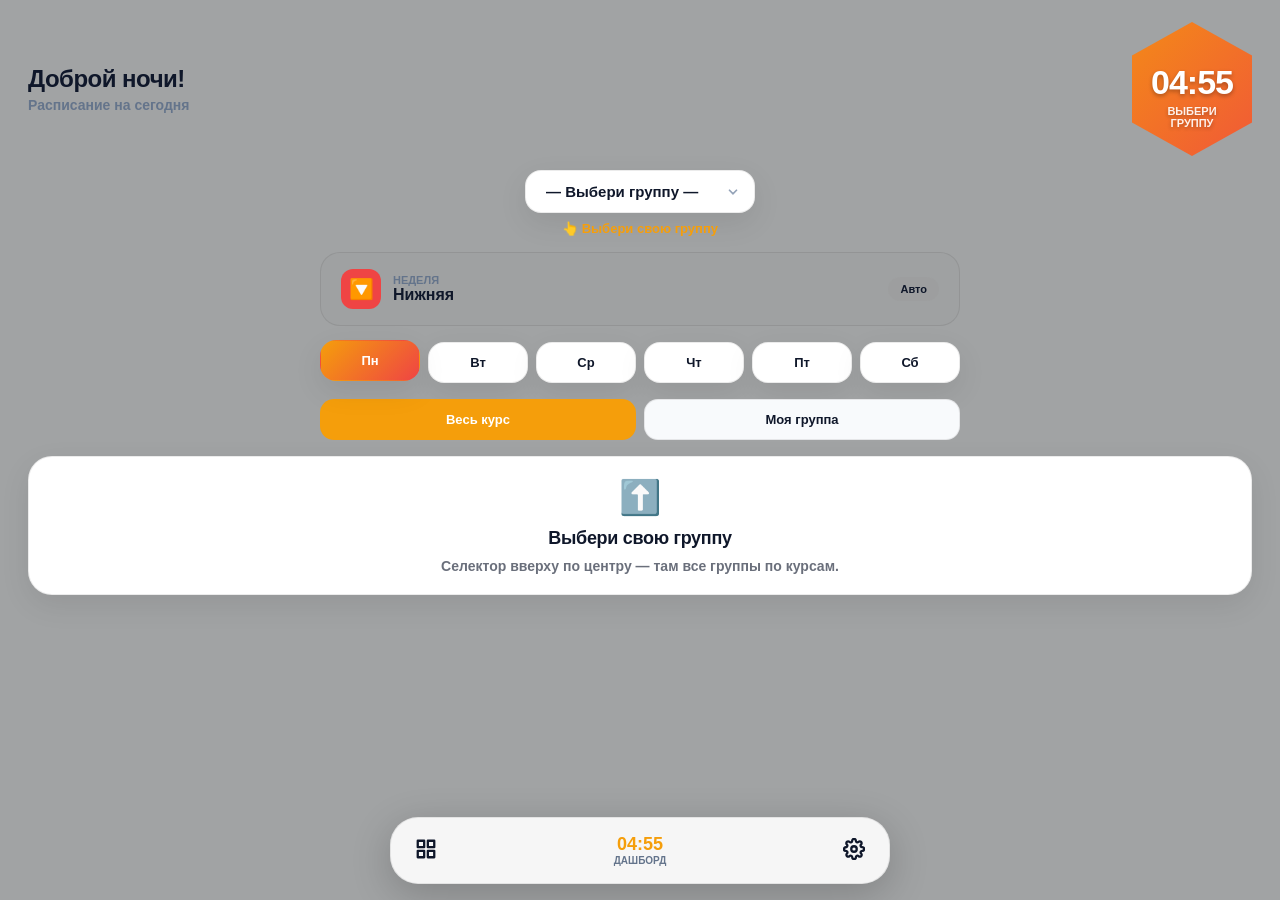
==== commit dc784d2e: "Update index.html" ====
--- a/index.html
+++ b/index.html
@@ -9,7 +9,7 @@
 <link rel="manifest" href="manifest.json">
 <link rel="icon" type="image/svg+xml" href="icons/icon.svg">
 <link rel="apple-touch-icon" href="icons/apple-touch-icon.png">
-<link rel="stylesheet" href="css/style.css">
+<link rel="stylesheet" href="css/style.css?v=28">
 <title>Расписание КГСТ</title>
 <style>
   html{font-size:calc(16px * var(--scale,1));}
@@ -112,7 +112,7 @@
   <div class="setting-section"><span class="setting-label">📲 Приложение</span>
     <button id="installBtn" class="btn btn-primary install-btn">Установить на телефон</button>
     <div class="install-hint" id="installHint"></div>
-    <div class="data-actions" style="margin-top:10px;"><button id="checkUpdateBtn" class="btn">🔄 Проверить обновления</button><span class="version-pill" id="versionPill">v26</span></div>
+    <div class="data-actions" style="margin-top:10px;"><button id="checkUpdateBtn" class="btn">🔄 Проверить обновления</button><span class="version-pill" id="versionPill">v28</span></div>
   </div>
 
   <div class="setting-section"><span class="setting-label">⚡ Качество эффектов</span>
@@ -150,16 +150,16 @@
 </dialog>
 
 <script>
-  window.__V=26;
+  window.__V=28;
   setTimeout(function(){var s=document.getElementById('splash'),a=document.getElementById('app');if(s)s.style.display='none';if(a)a.classList.add('loaded');},1500);
-  window.addEventListener('load',function(){setTimeout(function(){if(window.__APP_V!==window.__V){if(!sessionStorage.getItem('kgst_rl')){sessionStorage.setItem('kgst_rl','1');location.reload();}}else{sessionStorage.removeItem('kgst_rl');}},300);});
   if('serviceWorker' in navigator){
     var hadController=!!navigator.serviceWorker.controller;
     window.addEventListener('load',function(){navigator.serviceWorker.register('sw.js').then(function(reg){window.__swReg=reg;reg.update();setInterval(function(){reg.update();},3600000);}).catch(function(){});});
     navigator.serviceWorker.addEventListener('controllerchange',function(){if(!hadController)return;var t=document.getElementById('updateToast');if(t)t.classList.add('show');setTimeout(function(){location.reload();},900);});
   }
 </script>
-<script src="js/data.js"></script>
-<script src="js/app.js"></script>
+<script src="js/data.js?v=28"></script>
+<script src="js/app.js?v=28"></script>
+<script src="js/hotfix2.js?v=28"></script>
 </body>
 </html>
